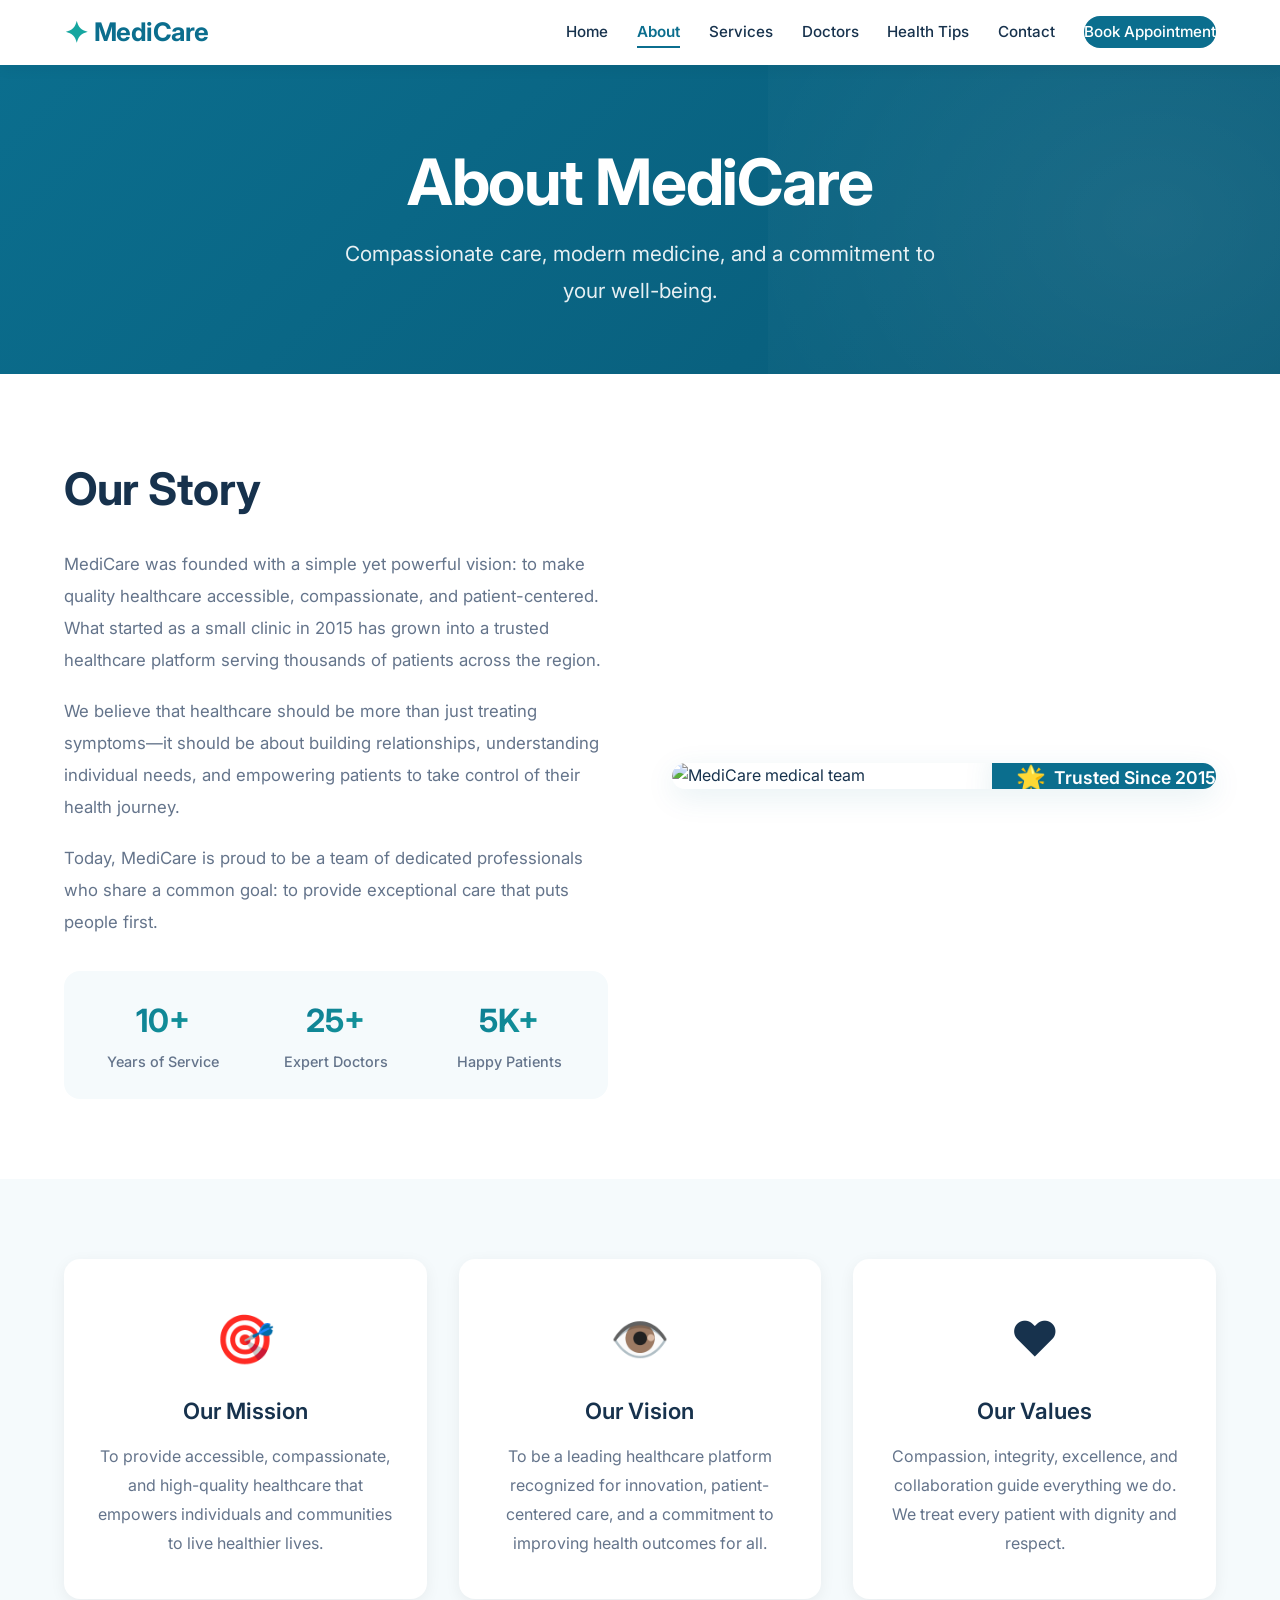
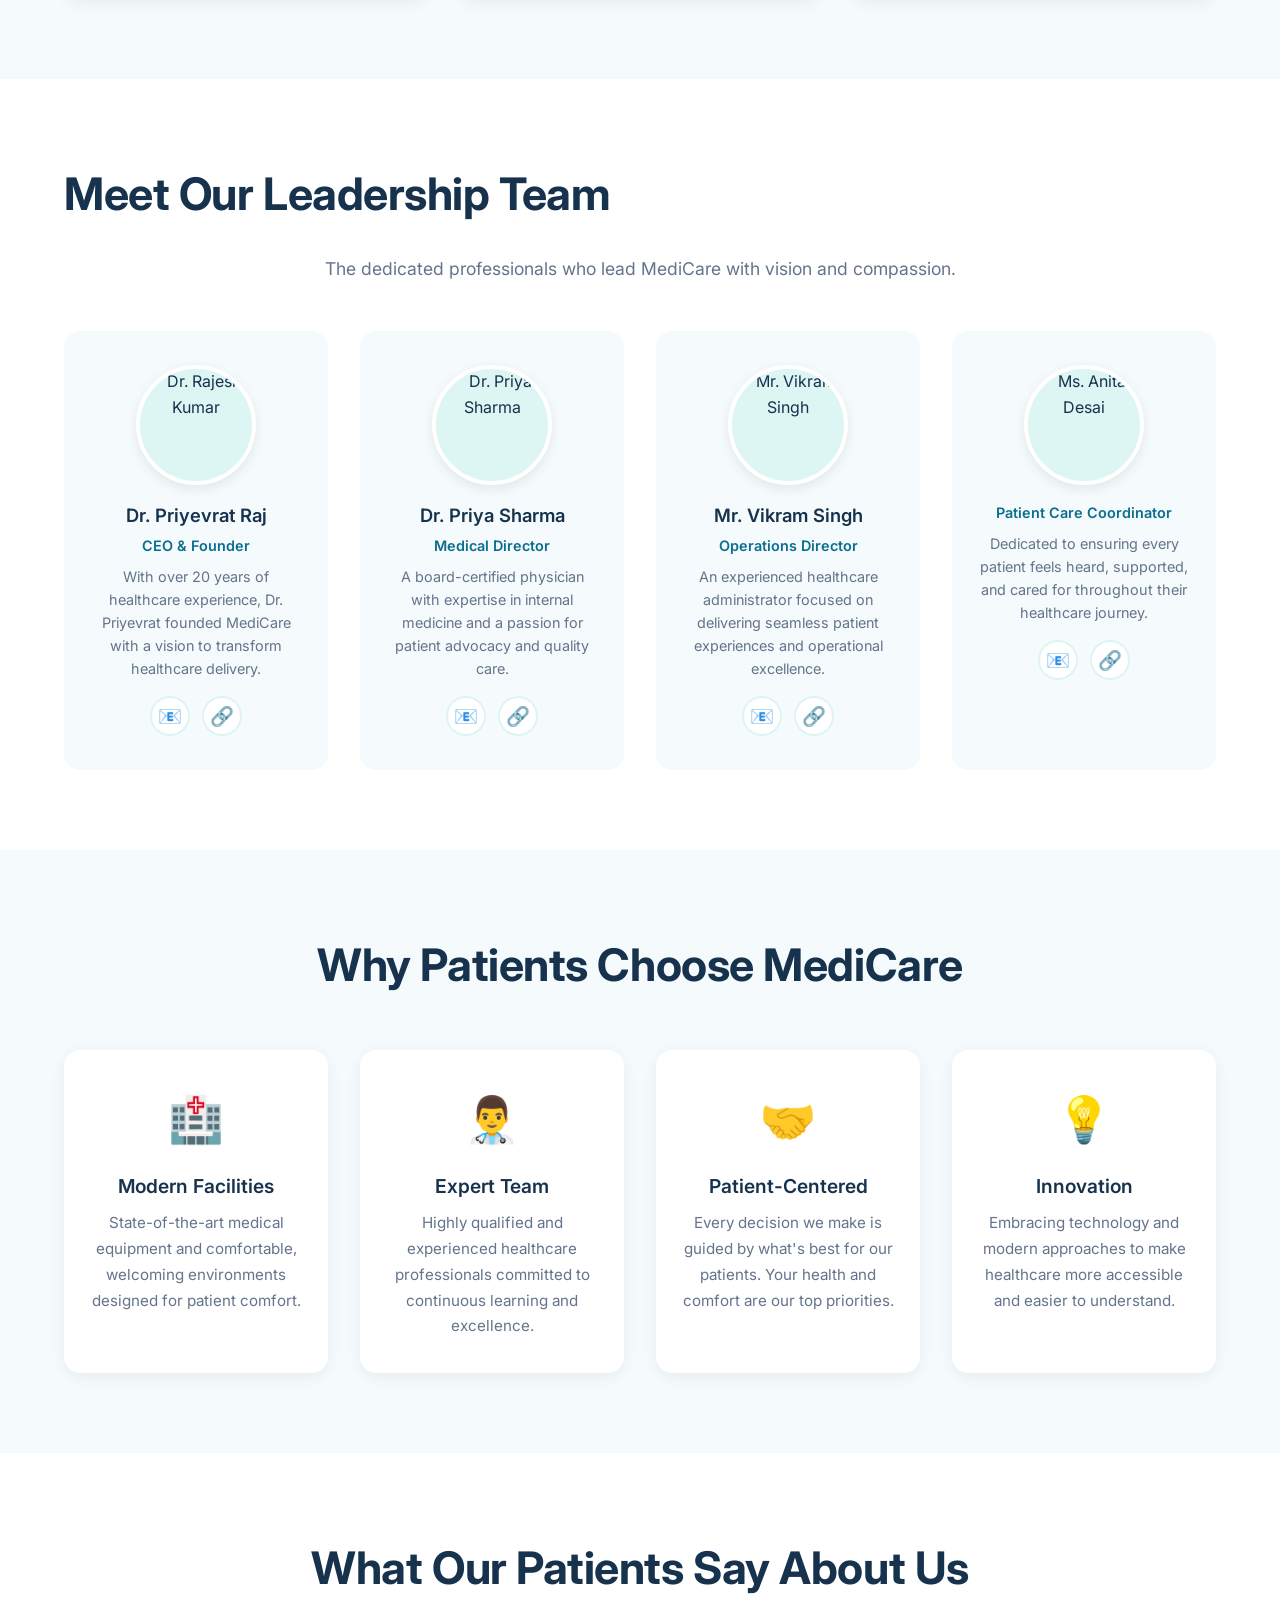
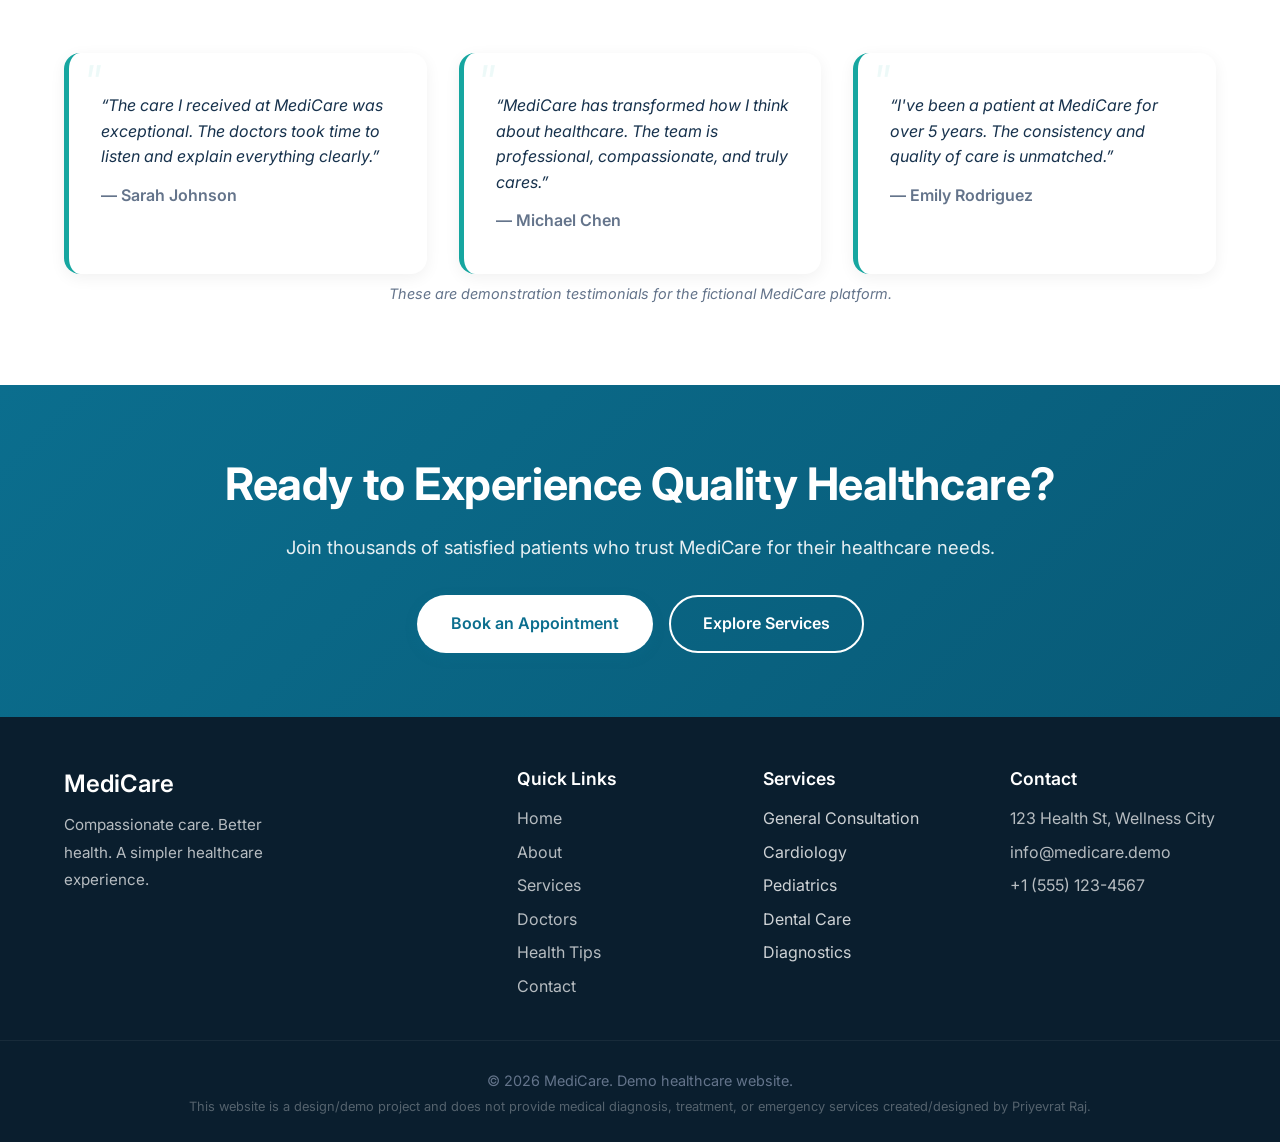
==== about.html @ 1a0d54f4 "Add files via upload" ====
<!DOCTYPE html>
<html lang="en">
<head>
  <meta charset="UTF-8">
  <meta name="viewport" content="width=device-width, initial-scale=1.0">
  <title>About MediCare | Trusted Healthcare & Medical Services</title>
  <meta name="description" content="Learn about MediCare - a fictional healthcare platform focused on accessible, patient-centered healthcare with modern medical services.">
  <link rel="stylesheet" href="style.css">
  <link rel="stylesheet" href="about.css">
  <link rel="preconnect" href="https://fonts.googleapis.com">
  <link rel="preconnect" href="https://fonts.gstatic.com" crossorigin>
  <link href="https://fonts.googleapis.com/css2?family=Inter:opsz@14..32&display=swap" rel="stylesheet">
</head>
<body>

  <!-- HEADER -->
  <header class="site-header">
    <div class="container nav-container">
      <div class="logo"><span class="logo-icon">✦</span> MediCare</div>
      <input type="checkbox" id="nav-toggle" class="nav-toggle">
      <label for="nav-toggle" class="nav-toggle-label"><span></span></label>
      <nav class="main-nav">
        <ul>
          <li><a href="index.html">Home</a></li>
          <li><a href="about.html" class="active">About</a></li>
          <li><a href="index.html#services">Services</a></li>
          <li><a href="index.html#doctors">Doctors</a></li>
          <li><a href="index.html#health-tips">Health Tips</a></li>
          <li><a href="index.html#contact">Contact</a></li>
          <li><a href="index.html#appointment" class="cta-nav">Book Appointment</a></li>
        </ul>
      </nav>
    </div>
  </header>

  <!-- ABOUT HERO -->
  <section class="about-hero">
    <div class="container">
      <div class="about-hero-content">
        <h1>About MediCare</h1>
        <p>Compassionate care, modern medicine, and a commitment to your well-being.</p>
      </div>
    </div>
  </section>

  <!-- OUR STORY -->
  <section class="our-story">
    <div class="container">
      <div class="story-grid">
        <div class="story-text">
          <h2>Our Story</h2>
          <p>MediCare was founded with a simple yet powerful vision: to make quality healthcare accessible, compassionate, and patient-centered. What started as a small clinic in 2015 has grown into a trusted healthcare platform serving thousands of patients across the region.</p>
          <p>We believe that healthcare should be more than just treating symptoms—it should be about building relationships, understanding individual needs, and empowering patients to take control of their health journey.</p>
          <p>Today, MediCare is proud to be a team of dedicated professionals who share a common goal: to provide exceptional care that puts people first.</p>
          <div class="story-stats">
            <div class="story-stat">
              <span class="stat-number">10+</span>
              <span class="stat-label">Years of Service</span>
            </div>
            <div class="story-stat">
              <span class="stat-number">25+</span>
              <span class="stat-label">Expert Doctors</span>
            </div>
            <div class="story-stat">
              <span class="stat-number">5K+</span>
              <span class="stat-label">Happy Patients</span>
            </div>
          </div>
        </div>
        <div class="story-image">
          <img src="https://images.unsplash.com/photo-1582750433449-648ed127bb54?w=600&h=500&fit=crop&auto=format" alt="MediCare medical team" loading="lazy">
          <div class="story-image-badge">
            <span>🌟</span> Trusted Since 2015
          </div>
        </div>
      </div>
    </div>
  </section>

  <!-- OUR MISSION & VALUES -->
  <section class="mission-values">
    <div class="container">
      <div class="mission-grid">
        <div class="mission-card">
          <div class="mission-icon">🎯</div>
          <h3>Our Mission</h3>
          <p>To provide accessible, compassionate, and high-quality healthcare that empowers individuals and communities to live healthier lives.</p>
        </div>
        <div class="mission-card">
          <div class="mission-icon">👁️</div>
          <h3>Our Vision</h3>
          <p>To be a leading healthcare platform recognized for innovation, patient-centered care, and a commitment to improving health outcomes for all.</p>
        </div>
        <div class="mission-card">
          <div class="mission-icon">❤️</div>
          <h3>Our Values</h3>
          <p>Compassion, integrity, excellence, and collaboration guide everything we do. We treat every patient with dignity and respect.</p>
        </div>
      </div>
    </div>
  </section>

  <!-- OUR TEAM -->
  <section class="our-team">
    <div class="container">
      <h2>Meet Our Leadership Team</h2>
      <p class="team-subtitle">The dedicated professionals who lead MediCare with vision and compassion.</p>
      <div class="team-grid">
        <div class="team-member">
          <img src="https://randomuser.me/api/portraits/men/1.jpg" alt="Dr. Rajesh Kumar">
          <h3>Dr. Priyevrat Raj</h3>
          <p class="team-role">CEO & Founder</p>
          <p class="team-bio">With over 20 years of healthcare experience, Dr. Priyevrat founded MediCare with a vision to transform healthcare delivery.</p>
          <div class="team-social">
            <a href="#"><span>📧</span></a>
            <a href="#"><span>🔗</span></a>
          </div>
        </div>
        <div class="team-member">
          <img src="https://randomuser.me/api/portraits/women/2.jpg" alt="Dr. Priya Sharma">
          <h3>Dr. Priya Sharma</h3>
          <p class="team-role">Medical Director</p>
          <p class="team-bio">A board-certified physician with expertise in internal medicine and a passion for patient advocacy and quality care.</p>
          <div class="team-social">
            <a href="#"><span>📧</span></a>
            <a href="#"><span>🔗</span></a>
          </div>
        </div>
        <div class="team-member">
          <img src="https://randomuser.me/api/portraits/men/3.jpg" alt="Mr. Vikram Singh">
          <h3>Mr. Vikram Singh</h3>
          <p class="team-role">Operations Director</p>
          <p class="team-bio">An experienced healthcare administrator focused on delivering seamless patient experiences and operational excellence.</p>
          <div class="team-social">
            <a href="#"><span>📧</span></a>
            <a href="#"><span>🔗</span></a>
          </div>
        </div>
        <div class="team-member">
          <img src="https://randomuser.me/api/portraits/women/4.jpg" alt="Ms. Anita Desai">
          <p class="team-role">Patient Care Coordinator</p>
          <p class="team-bio">Dedicated to ensuring every patient feels heard, supported, and cared for throughout their healthcare journey.</p>
          <div class="team-social">
            <a href="#"><span>📧</span></a>
            <a href="#"><span>🔗</span></a>
          </div>
        </div>
      </div>
    </div>
  </section>

  <!-- WHY CHOOSE US - ABOUT VERSION -->
  <section class="why-about">
    <div class="container">
      <h2>Why Patients Choose MediCare</h2>
      <div class="why-about-grid">
        <div class="why-about-item">
          <div class="why-about-icon">🏥</div>
          <h3>Modern Facilities</h3>
          <p>State-of-the-art medical equipment and comfortable, welcoming environments designed for patient comfort.</p>
        </div>
        <div class="why-about-item">
          <div class="why-about-icon">👨‍⚕️</div>
          <h3>Expert Team</h3>
          <p>Highly qualified and experienced healthcare professionals committed to continuous learning and excellence.</p>
        </div>
        <div class="why-about-item">
          <div class="why-about-icon">🤝</div>
          <h3>Patient-Centered</h3>
          <p>Every decision we make is guided by what's best for our patients. Your health and comfort are our top priorities.</p>
        </div>
        <div class="why-about-item">
          <div class="why-about-icon">💡</div>
          <h3>Innovation</h3>
          <p>Embracing technology and modern approaches to make healthcare more accessible and easier to understand.</p>
        </div>
      </div>
    </div>
  </section>

  <!-- TESTIMONIALS -->
  <section class="testimonials-about">
    <div class="container">
      <h2>What Our Patients Say About Us</h2>
      <div class="testimonial-grid">
        <blockquote>
          “The care I received at MediCare was exceptional. The doctors took time to listen and explain everything clearly.”
          <cite>— Sarah Johnson</cite>
        </blockquote>
        <blockquote>
          “MediCare has transformed how I think about healthcare. The team is professional, compassionate, and truly cares.”
          <cite>— Michael Chen</cite>
        </blockquote>
        <blockquote>
          “I've been a patient at MediCare for over 5 years. The consistency and quality of care is unmatched.”
          <cite>— Emily Rodriguez</cite>
        </blockquote>
      </div>
      <p class="demo-note">These are demonstration testimonials for the fictional MediCare platform.</p>
    </div>
  </section>

  <!-- CTA SECTION -->
  <section class="cta-section">
    <div class="container">
      <div class="cta-content">
        <h2>Ready to Experience Quality Healthcare?</h2>
        <p>Join thousands of satisfied patients who trust MediCare for their healthcare needs.</p>
        <div class="cta-buttons">
          <a href="index.html#appointment" class="btn btn-primary">Book an Appointment</a>
          <a href="index.html#services" class="btn btn-outline">Explore Services</a>
        </div>
      </div>
    </div>
  </section>

  <!-- FOOTER -->
  <footer class="site-footer">
    <div class="container footer-grid">
      <div class="footer-brand">
        <h3>MediCare</h3>
        <p>Compassionate care. Better health. A simpler healthcare experience.</p>
      </div>
      <div class="footer-links">
        <h4>Quick Links</h4>
        <ul>
          <li><a href="index.html">Home</a></li>
          <li><a href="about.html">About</a></li>
          <li><a href="index.html#services">Services</a></li>
          <li><a href="index.html#doctors">Doctors</a></li>
          <li><a href="index.html#health-tips">Health Tips</a></li>
          <li><a href="index.html#contact">Contact</a></li>
        </ul>
      </div>
      <div class="footer-links">
        <h4>Services</h4>
        <ul>
          <li>General Consultation</li>
          <li>Cardiology</li>
          <li>Pediatrics</li>
          <li>Dental Care</li>
          <li>Diagnostics</li>
        </ul>
      </div>
      <div class="footer-contact">
        <h4>Contact</h4>
        <ul>
          <li>123 Health St, Wellness City</li>
          <li>info@medicare.demo</li>
          <li>+1 (555) 123-4567</li>
        </ul>
      </div>
    </div>
    <div class="footer-bottom">
      <p>© 2026 MediCare. Demo healthcare website.</p>
      <p class="footer-disclaimer">This website is a design/demo project and does not provide medical diagnosis, treatment, or emergency services 
        created/designed by Priyevrat Raj.</p>
    </div>
  </footer>

</body>
</html>
---- style.css ----
/* ===== 1. RESET & BASE ===== */
* {
  margin: 0;
  padding: 0;
  box-sizing: border-box;
}

html {
  scroll-behavior: smooth;
}

body {
  font-family: 'Inter', -apple-system, BlinkMacSystemFont, 'Segoe UI', Roboto, Helvetica, Arial, sans-serif;
  background-color: #F5FAFC;
  color: #17324D;
  line-height: 1.6;
}

/* ===== 2. VARIABLES ===== */
:root {
  --primary: #0B6E8E;
  --primary-dark: #085a77;
  --primary-light: #1a8aaa;
  --secondary: #16A6A0;
  --secondary-dark: #108a85;
  --bg: #F5FAFC;
  --white: #FFFFFF;
  --text: #17324D;
  --muted: #64748B;
  --accent: #DDF5F3;
  --shadow: 0 8px 30px rgba(11, 110, 142, 0.10);
  --shadow-hover: 0 12px 40px rgba(11, 110, 142, 0.20);
  --shadow-card: 0 4px 16px rgba(0, 0, 0, 0.06);
  --radius: 16px;
  --radius-sm: 10px;
  --transition: 0.3s ease;
  --container: 1200px;
}

/* ===== 3. GLOBAL ===== */
.container {
  max-width: var(--container);
  margin: 0 auto;
  padding: 0 24px;
}

h1 {
  font-size: clamp(2.4rem, 6vw, 4rem);
  font-weight: 700;
  letter-spacing: -0.02em;
  line-height: 1.15;
}

h2 {
  font-size: clamp(2rem, 4vw, 2.8rem);
  font-weight: 700;
  letter-spacing: -0.01em;
  margin-bottom: 1.5rem;
  color: var(--text);
}

h3 {
  font-size: clamp(1.2rem, 2vw, 1.5rem);
  font-weight: 600;
  margin-bottom: 0.5rem;
}

p {
  color: var(--muted);
}

a {
  color: var(--primary);
  text-decoration: none;
  transition: all var(--transition);
}
a:hover {
  color: var(--secondary);
}

img {
  max-width: 100%;
  height: auto;
  display: block;
  border-radius: var(--radius);
}

/* ===== BUTTONS ===== */
.btn {
  display: inline-block;
  padding: 0.9rem 2rem;
  border-radius: 60px;
  font-weight: 600;
  font-size: 1rem;
  border: none;
  cursor: pointer;
  transition: all var(--transition);
  text-align: center;
  background: var(--white);
  color: var(--text);
  border: 2px solid transparent;
}

.btn-primary {
  background: var(--primary);
  color: white;
  box-shadow: 0 4px 12px rgba(11, 110, 142, 0.25);
}
.btn-primary:hover {
  background: var(--primary-dark);
  transform: translateY(-3px);
  box-shadow: 0 8px 24px rgba(11, 110, 142, 0.35);
  color: white;
}

.btn-outline {
  background: transparent;
  border: 2px solid var(--primary);
  color: var(--primary);
}
.btn-outline:hover {
  background: var(--primary);
  color: white;
  transform: translateY(-3px);
  box-shadow: 0 8px 24px rgba(11, 110, 142, 0.25);
}

.btn-small {
  padding: 0.5rem 1.4rem;
  font-size: 0.9rem;
}

.disclaimer, .demo-note {
  font-size: 0.9rem;
  color: var(--muted);
  margin-top: 0.5rem;
  font-style: italic;
  text-align: center;
}

/* ===== 4. HEADER ===== */
.site-header {
  background: var(--white);
  box-shadow: 0 2px 16px rgba(0, 0, 0, 0.06);
  position: sticky;
  top: 0;
  z-index: 100;
  padding: 0.6rem 0;
}

.nav-container {
  display: flex;
  align-items: center;
  justify-content: space-between;
  flex-wrap: wrap;
}

.logo {
  font-size: 1.6rem;
  font-weight: 700;
  color: var(--primary);
  letter-spacing: -0.5px;
  display: flex;
  align-items: center;
  gap: 6px;
}
.logo-icon {
  color: var(--secondary);
  font-size: 1.8rem;
}

.nav-toggle {
  display: none;
}

.nav-toggle-label {
  display: none;
  cursor: pointer;
  width: 30px;
  height: 24px;
  position: relative;
}
.nav-toggle-label span,
.nav-toggle-label span::before,
.nav-toggle-label span::after {
  display: block;
  background: var(--text);
  height: 3px;
  width: 100%;
  border-radius: 6px;
  position: absolute;
  transition: 0.3s;
}
.nav-toggle-label span {
  top: 50%;
  transform: translateY(-50%);
}
.nav-toggle-label span::before {
  content: '';
  top: -8px;
}
.nav-toggle-label span::after {
  content: '';
  top: 8px;
}

.main-nav ul {
  list-style: none;
  display: flex;
  gap: 1.8rem;
  align-items: center;
  flex-wrap: wrap;
}
.main-nav a {
  font-weight: 500;
  color: var(--text);
  font-size: 0.95rem;
  padding: 0.4rem 0;
  position: relative;
}
.main-nav a::after {
  content: '';
  position: absolute;
  bottom: 0;
  left: 0;
  width: 0;
  height: 2px;
  background: var(--primary);
  transition: width var(--transition);
}
.main-nav a:hover::after {
  width: 102%;
}
.main-nav a:hover {
  color: var(--primary);
}
.cta-nav {
  background: var(--primary);
  color: white !important;
  padding: 0.5rem 1.6rem;
  border-radius: 60px;
  font-weight: 600;
}
.cta-nav::after {
  display: none !important;
}
.cta-nav:hover {
  background: var(--primary-dark);
  color: white !important;
  transform: translateY(-2px);
  box-shadow: 0 4px 12px rgba(11, 110, 142, 0.3);
}

/* ===== 5. HERO ===== */
.hero {
  padding: 5rem 0 4rem;
  background: var(--bg);
  position: relative;
  overflow: hidden;
}
.hero::before {
  content: '';
  position: absolute;
  top: -50%;
  right: -30%;
  width: 60%;
  height: 150%;
  background: radial-gradient(ellipse, rgba(11, 110, 142, 0.05), transparent);
  pointer-events: none;
}

.hero-grid {
  display: grid;
  grid-template-columns: 1fr 1fr;
  gap: 4rem;
  align-items: center;
  position: relative;
  z-index: 1;
}
.hero-content h1 {
  margin-bottom: 1.2rem;
  color: var(--text);
}
.hero-content p {
  font-size: 1.2rem;
  color: var(--muted);
  max-width: 520px;
  margin-bottom: 2rem;
  line-height: 1.8;
}
.hero-buttons {
  display: flex;
  flex-wrap: wrap;
  gap: 1rem;
}

.hero-image {
  position: relative;
}
.image-placeholder {
  position: relative;
  border-radius: var(--radius);
  overflow: hidden;
  box-shadow: var(--shadow);
}
.image-placeholder img {
  width: 100%;
  height: auto;
  display: block;
  min-height: 320px;
  object-fit: cover;
  transition: transform var(--transition);
}
.image-placeholder:hover img {
  transform: scale(1.02);
}
.floating-card {
  position: absolute;
  background: var(--white);
  padding: 0.6rem 1.2rem;
  border-radius: 40px;
  font-weight: 600;
  font-size: 0.85rem;
  box-shadow: 0 6px 20px rgba(0, 0, 0, 0.08);
  color: var(--text);
  border: 1px solid rgba(11, 110, 142, 0.08);
  backdrop-filter: blur(4px);
  animation: float 3s ease-in-out infinite;
}
.card-1 { top: 12%; left: -8%; animation-delay: 0s; }
.card-2 { bottom: 20%; left: -12%; animation-delay: 1s; }
.card-3 { bottom: 10%; right: -6%; animation-delay: 2s; }

@keyframes float {
  0%, 100% { transform: translateY(0px); }
  50% { transform: translateY(-10px); }
}

/* ===== 6. STATISTICS ===== */
.stats {
  background: var(--white);
  padding: 3rem 0;
  border-bottom: 1px solid rgba(0, 0, 0, 0.04);
}
.stats-grid {
  display: grid;
  grid-template-columns: repeat(4, 1fr);
  gap: 1rem;
  text-align: center;
}
.stat-item {
  font-weight: 500;
  color: var(--muted);
  padding: 0.5rem;
}
.stat-number {
  display: block;
  font-size: 2.8rem;
  font-weight: 700;
  color: var(--primary);
  margin-bottom: 0.2rem;
  background: linear-gradient(135deg, var(--primary), var(--secondary));
  -webkit-background-clip: text;
  -webkit-text-fill-color: transparent;
  background-clip: text;
}

/* ===== 7. ABOUT ===== */
.about {
  padding: 5rem 0;
  background: var(--bg);
}
.about-grid {
  display: grid;
  grid-template-columns: 1fr 1fr;
  gap: 4rem;
  align-items: center;
}
.about-text p {
  color: var(--muted);
  margin-bottom: 2rem;
  font-size: 1.1rem;
  line-height: 1.8;
}
.feature-cards {
  display: grid;
  grid-template-columns: 1fr 1fr 1fr;
  gap: 1.2rem;
}
.feature-card {
  background: var(--white);
  padding: 1.5rem 1.2rem;
  border-radius: var(--radius);
  box-shadow: var(--shadow-card);
  border: 1px solid rgba(11, 110, 142, 0.06);
  transition: all var(--transition);
}
.feature-card:hover {
  transform: translateY(-10px);
  box-shadow: var(--shadow);
  border-color: var(--accent);
}
.feature-card h3 {
  font-size: 1.1rem;
  margin-bottom: 0.3rem;
  color: var(--text);
}
.feature-card p {
  font-size: 0.95rem;
  color: var(--muted);
}
.about-image img {
  border-radius: var(--radius);
  box-shadow: var(--shadow);
  transition: transform var(--transition);
}
.about-image img:hover {
  transform: scale(1.02);
}

/* ===== 8. SERVICES ===== */
.services {
  padding: 5rem 0;
  background: var(--white);
}
.services-grid {
  display: grid;
  grid-template-columns: repeat(3, 1fr);
  gap: 2rem;
}
.service-card {
  background: var(--bg);
  padding: 2.5rem 1.8rem;
  border-radius: var(--radius);
  text-align: center;
  transition: all var(--transition);
  border: 2px solid transparent;
  position: relative;
  overflow: hidden;
}
.service-card::before {
  content: '';
  position: absolute;
  top: 0;
  left: 0;
  right: 0;
  height: 4px;
  background: linear-gradient(90deg, var(--primary), var(--secondary));
  transform: scaleX(0);
  transition: transform var(--transition);
}
.service-card:hover::before {
  transform: scaleX(1);
}
.service-card:hover {
  transform: translateY(-10px);
  box-shadow: var(--shadow-hover);
  border-color: var(--accent);
  background: var(--white);
}
.service-card .icon {
  font-size: 3rem;
  margin-bottom: 0.8rem;
  display: block;
}
.service-card h3 {
  font-size: 1.3rem;
  color: var(--text);
}
.service-card p {
  color: var(--muted);
  font-size: 0.95rem;
  margin: 0.5rem 0 1.2rem;
  line-height: 1.6;
}
.learn-more {
  font-weight: 600;
  color: var(--primary);
  display: inline-flex;
  align-items: center;
  gap: 4px;
}
.learn-more:hover {
  color: var(--secondary);
  gap: 8px;
}

/* ===== 9. WHY CHOOSE ===== */
.why-choose {
  padding: 5rem 0;
  background: var(--bg);
}
.why-grid {
  display: grid;
  grid-template-columns: 1fr 1fr;
  gap: 4rem;
  align-items: center;
}
.checklist {
  list-style: none;
  padding: 0;
}
.checklist li {
  padding: 0.8rem 0 0.8rem 2.5rem;
  background: url('data:image/svg+xml;utf8,<svg xmlns="http://www.w3.org/2000/svg" width="20" height="20" viewBox="0 0 24 24" fill="none" stroke="%2316A6A0" stroke-width="3" stroke-linecap="round" stroke-linejoin="round"><polyline points="20 6 9 17 4 12"></polyline></svg>') left center no-repeat;
  background-size: 1.5rem;
  font-weight: 500;
  font-size: 1.05rem;
  border-bottom: 1px solid rgba(0, 0, 0, 0.04);
}
.checklist li:last-child {
  border-bottom: none;
}
.why-image img {
  border-radius: var(--radius);
  box-shadow: var(--shadow);
  transition: transform var(--transition);
}
.why-image img:hover {
  transform: scale(1.02);
}

/* ===== 10. DOCTORS ===== */
.doctors {
  padding: 5rem 0;
  background: var(--white);
}
.doctors-grid {
  display: grid;
  grid-template-columns: repeat(4, 1fr);
  gap: 2rem;
}
.doctor-card {
  background: var(--bg);
  padding: 2rem 1.5rem;
  border-radius: var(--radius);
  text-align: center;
  transition: all var(--transition);
  border: 2px solid transparent;
  display: flex;
  flex-direction: column;
  align-items: center;
}
.doctor-card:hover {
  transform: translateY(-8px);
  box-shadow: var(--shadow-hover);
  border-color: var(--accent);
  background: var(--white);
}
.doc-img {
  width: 120px;
  height: 120px;
  border-radius: 50%;
  object-fit: cover;
  margin: 0 auto 1rem;
  background: var(--accent);
  border: 4px solid var(--white);
  box-shadow: 0 4px 12px rgba(0, 0, 0, 0.08);
  transition: all var(--transition);
}
.doctor-card:hover .doc-img {
  border-color: var(--primary);
  transform: scale(1.05);
}
.doctor-card h3 {
  font-size: 1.2rem;
  color: var(--text);
  margin-bottom: 0.2rem;
}
.doctor-card .specialty {
  color: var(--primary);
  font-weight: 600;
  font-size: 0.9rem;
  margin-bottom: 0.3rem;
}
.doctor-card .bio {
  color: var(--muted);
  font-size: 0.9rem;
  margin: 0.3rem 0 1rem;
  line-height: 1.5;
}
.doctor-card .btn {
  margin-top: 0.4rem;
  width: 100%;
}

/* ===== 11. DOCTOR PROFILE PAGES ===== */
.profile-page {
  display: none;
  padding: 3rem 0 5rem;
  background: var(--bg);
}
.profile-page:target {
  display: block;
}
.profile-page:target ~ .main-content {
  display: none;
}

.back-link {
  display: inline-block;
  margin-bottom: 2rem;
  font-weight: 600;
  color: var(--primary);
  padding: 0.5rem 1rem;
  border-radius: var(--radius-sm);
  transition: all var(--transition);
}
.back-link:hover {
  background: var(--accent);
  transform: translateX(-4px);
}

.profile-grid {
  display: grid;
  grid-template-columns: 1fr 2fr;
  gap: 3rem;
  background: var(--white);
  padding: 3rem;
  border-radius: var(--radius);
  box-shadow: var(--shadow);
}

.profile-avatar {
  text-align: center;
}
.profile-avatar img {
  width: 220px;
  height: 220px;
  border-radius: 50%;
  object-fit: cover;
  margin: 0 auto 1rem;
  background: var(--accent);
  border: 6px solid var(--white);
  box-shadow: 0 8px 24px rgba(0, 0, 0, 0.1);
}
.profile-avatar h3 {
  font-size: 1.4rem;
  color: var(--text);
  margin-bottom: 0.2rem;
}
.rating {
  margin-top: 0.5rem;
  font-size: 1.1rem;
  color: #F59E0B;
  letter-spacing: 2px;
}

.profile-details h2 {
  margin-bottom: 0.2rem;
  font-size: 2.2rem;
}
.profile-details .specialty-badge {
  display: inline-block;
  background: var(--accent);
  color: var(--primary);
  padding: 0.3rem 1.5rem;
  border-radius: 30px;
  font-weight: 600;
  font-size: 0.9rem;
  margin-bottom: 1rem;
}
.profile-details .bio-full {
  color: var(--muted);
  margin: 1rem 0 1.5rem;
  line-height: 1.8;
  font-size: 1.05rem;
}

.info-grid {
  display: grid;
  grid-template-columns: 1fr;
  gap: 0.8rem;
  margin: 1.5rem 0;
  background: var(--bg);
  padding: 1.5rem;
  border-radius: var(--radius);
}
.info-item {
  padding: 0.4rem 0;
  border-bottom: 1px solid rgba(0, 0, 0, 0.04);
  font-size: 0.95rem;
}
.info-item:last-child {
  border-bottom: none;
}
.info-item strong {
  color: var(--text);
  display: inline-block;
  min-width: 140px;
}

/* ===== 12. CHAT SECTION ===== */
.chat-section {
  margin-top: 2rem;
  border-top: 2px solid var(--accent);
  padding-top: 1.5rem;
}
.chat-section h3 {
  margin-bottom: 0.8rem;
  display: flex;
  align-items: center;
  gap: 0.5rem;
  color: var(--text);
}
.chat-messages {
  background: var(--bg);
  border-radius: var(--radius);
  padding: 1.2rem;
  max-height: 200px;
  overflow-y: auto;
  margin-bottom: 1rem;
  border: 1px solid #e2e8f0;
}
.chat-message {
  padding: 0.6rem 1rem;
  margin-bottom: 0.6rem;
  border-radius: 12px;
  max-width: 85%;
}
.chat-message.received {
  background: var(--white);
  border-left: 4px solid var(--secondary);
  margin-right: auto;
}
.chat-message.sent {
  background: var(--accent);
  border-right: 4px solid var(--primary);
  margin-left: auto;
}
.chat-message .msg-sender {
  font-weight: 600;
  font-size: 0.8rem;
  color: var(--primary);
  display: block;
  margin-bottom: 2px;
}
.chat-message .msg-text {
  font-size: 0.95rem;
  color: var(--text);
}
.chat-form {
  display: flex;
  gap: 0.8rem;
  flex-wrap: wrap;
}
.chat-form input {
  flex: 1;
  padding: 0.7rem 1.2rem;
  border: 2px solid #e2e8f0;
  border-radius: 30px;
  font-family: inherit;
  font-size: 1rem;
  min-width: 160px;
  transition: all var(--transition);
}
.chat-form input:focus {
  outline: none;
  border-color: var(--primary);
  box-shadow: 0 0 0 4px rgba(11, 110, 142, 0.08);
}
.chat-form .btn {
  padding: 0.7rem 1.8rem;
}

/* ===== 13. APPOINTMENT ===== */
.appointment {
  padding: 5rem 0;
  background: var(--bg);
}
.appointment-form {
  max-width: 680px;
  margin: 0 auto;
  background: var(--white);
  padding: 2.5rem;
  border-radius: var(--radius);
  box-shadow: var(--shadow);
}
.form-group {
  margin-bottom: 1.2rem;
}
.form-group label {
  display: block;
  font-weight: 600;
  font-size: 0.95rem;
  margin-bottom: 0.3rem;
  color: var(--text);
}
.form-group input,
.form-group select,
.form-group textarea {
  width: 100%;
  padding: 0.8rem 1rem;
  border: 2px solid #e2e8f0;
  border-radius: var(--radius-sm);
  font-family: inherit;
  font-size: 1rem;
  transition: all var(--transition);
  background: var(--white);
}
.form-group input:focus,
.form-group select:focus,
.form-group textarea:focus {
  outline: none;
  border-color: var(--primary);
  box-shadow: 0 0 0 4px rgba(11, 110, 142, 0.08);
}
.form-group textarea {
  resize: vertical;
  min-height: 80px;
}
.form-group .btn {
  width: 100%;
}

/* ===== 14. HEALTH TIPS ===== */
.health-tips {
  padding: 5rem 0;
  background: var(--white);
}
.tips-grid {
  display: grid;
  grid-template-columns: repeat(4, 1fr);
  gap: 2rem;
}
.tip-card {
  background: var(--bg);
  border-radius: var(--radius);
  overflow: hidden;
  transition: all var(--transition);
  border: 2px solid transparent;
}
.tip-card:hover {
  transform: translateY(-8px);
  box-shadow: var(--shadow-hover);
  border-color: var(--accent);
  background: var(--white);
}
.tip-card img {
  width: 100%;
  height: 180px;
  object-fit: cover;
  transition: transform var(--transition);
}
.tip-card:hover img {
  transform: scale(1.05);
}
.tip-card h3 {
  font-size: 1.1rem;
  padding: 0 1rem;
  color: var(--text);
}
.tip-card p {
  color: var(--muted);
  font-size: 0.95rem;
  padding: 0 1rem;
  margin: 0.2rem 0 0.8rem;
  line-height: 1.6;
}
.tip-category {
  display: inline-block;
  font-size: 0.75rem;
  font-weight: 700;
  color: var(--secondary);
  background: var(--accent);
  padding: 0.2rem 1rem;
  border-radius: 30px;
  margin: 0.8rem 1rem 0.3rem;
  letter-spacing: 0.3px;
}
.read-more {
  display: inline-block;
  font-weight: 600;
  padding: 0 1rem 1.2rem;
  color: var(--primary);
}
.read-more:hover {
  color: var(--secondary);
}

/* ===== 15. TESTIMONIALS ===== */
.testimonials {
  padding: 5rem 0;
  background: var(--bg);
}
.testimonial-grid {
  display: grid;
  grid-template-columns: repeat(3, 1fr);
  gap: 2rem;
}
.testimonial-grid blockquote {
  background: var(--white);
  padding: 2.5rem 2rem;
  border-radius: var(--radius);
  box-shadow: var(--shadow-card);
  border-left: 5px solid var(--secondary);
  font-style: italic;
  color: var(--text);
  margin: 0;
  position: relative;
}
.testimonial-grid blockquote::before {
  content: '"';
  font-size: 3rem;
  color: var(--accent);
  position: absolute;
  top: -0.5rem;
  left: 0.8rem;
  opacity: 0.5;
}
.testimonial-grid blockquote cite {
  display: block;
  margin-top: 0.8rem;
  font-style: normal;
  font-weight: 600;
  color: var(--muted);
}

/* ===== 16. FAQ ===== */
.faq {
  padding: 5rem 0;
  background: var(--white);
}
.faq details {
  background: var(--bg);
  padding: 1.2rem 2rem;
  border-radius: var(--radius);
  margin-bottom: 0.8rem;
  border: 2px solid transparent;
  transition: all var(--transition);
}
.faq details:hover {
  border-color: var(--accent);
}
.faq details[open] {
  border-color: var(--primary);
  background: var(--white);
}
.faq summary {
  font-weight: 600;
  font-size: 1.05rem;
  cursor: pointer;
  color: var(--text);
  padding: 0.2rem 0;
}
.faq details p {
  padding-top: 0.8rem;
  color: var(--muted);
  margin: 0;
  line-height: 1.8;
}

/* ===== 17. EMERGENCY BANNER ===== */
.emergency-banner {
  background: #FEF9E7;
  border-top: 4px solid #EAB308;
  border-bottom: 4px solid #EAB308;
  padding: 1.8rem 0;
}
.emergency-content h3 {
  font-size: 1.6rem;
  color: #B45309;
  margin-bottom: 0.2rem;
}
.emergency-content p {
  color: #78350F;
  font-weight: 500;
  font-size: 1.05rem;
}

/* ===== 18. CONTACT ===== */
.contact {
  padding: 5rem 0;
  background: var(--bg);
}
.contact-grid {
  display: grid;
  grid-template-columns: 1fr 1fr;
  gap: 3rem;
}
.contact-info p {
  margin: 0.8rem 0;
  color: var(--text);
  font-size: 1.05rem;
}
.contact-info strong {
  color: var(--primary);
}
.contact-form form {
  background: var(--white);
  padding: 2.5rem;
  border-radius: var(--radius);
  box-shadow: var(--shadow);
}

/* ===== 19. FOOTER ===== */
.site-footer {
  background: #0A1E2E;
  color: rgba(255, 255, 255, 0.8);
  padding: 3rem 0 1.5rem;
}
.footer-grid {
  display: grid;
  grid-template-columns: 2fr 1fr 1fr 1fr;
  gap: 2.5rem;
  margin-bottom: 2rem;
}
.site-footer h3 {
  color: white;
  margin-bottom: 0.5rem;
  font-size: 1.5rem;
}
.site-footer h4 {
  color: white;
  font-weight: 600;
  margin-bottom: 0.8rem;
  font-size: 1.1rem;
}
.footer-brand p {
  font-size: 0.95rem;
  max-width: 240px;
  color: rgba(255, 255, 255, 0.7);
  line-height: 1.8;
}
.footer-links ul,
.footer-contact ul {
  list-style: none;
  padding: 0;
}
.footer-links li,
.footer-contact li {
  margin-bottom: 0.5rem;
}
.footer-links a {
  color: rgba(255, 255, 255, 0.7);
  transition: all var(--transition);
}
.footer-links a:hover {
  color: white;
  padding-left: 4px;
}
.footer-contact li {
  color: rgba(255, 255, 255, 0.7);
}
.footer-bottom {
  border-top: 1px solid rgba(255, 255, 255, 0.06);
  padding-top: 1.8rem;
  text-align: center;
  font-size: 0.9rem;
}
.footer-disclaimer {
  font-size: 0.8rem;
  opacity: 0.5;
  margin-top: 0.3rem;
  color: rgba(255, 255, 255, 0.6);
}

/* ===== 20. RESPONSIVE ===== */

/* Tablet */
@media (max-width: 1024px) {
  .hero-grid,
  .about-grid,
  .why-grid,
  .contact-grid,
  .profile-grid {
    grid-template-columns: 1fr;
    gap: 2rem;
  }
  .hero-image .floating-card {
    display: none;
  }
  .services-grid {
    grid-template-columns: repeat(2, 1fr);
  }
  .doctors-grid {
    grid-template-columns: repeat(2, 1fr);
  }
  .tips-grid {
    grid-template-columns: repeat(2, 1fr);
  }
  .feature-cards {
    grid-template-columns: 1fr 1fr;
  }
  .footer-grid {
    grid-template-columns: 1fr 1fr;
  }
  .testimonial-grid {
    grid-template-columns: 1fr;
  }
  .profile-grid {
    grid-template-columns: 1fr;
    text-align: center;
  }
  .profile-avatar img {
    margin: 0 auto 1rem;
  }
  .profile-details .specialty-badge {
    margin: 0 auto 1rem;
  }
  .info-item strong {
    min-width: auto;
    display: block;
  }
}

/* Mobile Navigation */
@media (max-width: 768px) {
  .nav-toggle-label {
    display: block;
  }
  .main-nav {
    width: 100%;
    max-height: 0;
    overflow: hidden;
    transition: max-height 0.4s ease;
    background: var(--white);
    border-radius: 0 0 var(--radius) var(--radius);
    box-shadow: 0 8px 24px rgba(0, 0, 0, 0.06);
  }
  .nav-toggle:checked ~ .main-nav {
    max-height: 500px;
  }
  .main-nav ul {
    flex-direction: column;
    gap: 0.2rem;
    padding: 1.5rem 0;
    align-items: stretch;
  }
  .main-nav a {
    display: block;
    padding: 0.6rem 1.2rem;
    border-radius: 8px;
    font-size: 1rem;
  }
  .main-nav a::after {
    display: none;
  }
  .main-nav a:hover {
    background: var(--bg);
  }
  .cta-nav {
    text-align: center;
    margin: 0.4rem 1.2rem;
  }

  .stats-grid {
    grid-template-columns: 1fr 1fr;
    gap: 1.2rem;
  }
  .services-grid {
    grid-template-columns: 1fr;
  }
  .doctors-grid {
    grid-template-columns: 1fr;
  }
  .tips-grid {
    grid-template-columns: 1fr;
  }
  .feature-cards {
    grid-template-columns: 1fr;
  }
  .footer-grid {
    grid-template-columns: 1fr;
    gap: 1.5rem;
  }
  .contact-grid {
    grid-template-columns: 1fr;
  }
  .appointment-form {
    padding: 1.5rem;
  }
  .hero-buttons .btn {
    width: 100%;
    justify-content: center;
  }
  .floating-card {
    display: none;
  }
  .about-image img,
  .why-image img {
    max-height: 280px;
    width: 100%;
    object-fit: cover;
  }
  .profile-grid {
    padding: 1.5rem;
  }
  .chat-form {
    flex-direction: column;
  }
  .chat-form input {
    width: 100%;
  }
  .profile-avatar img {
    width: 160px;
    height: 160px;
  }
  .profile-details h2 {
    font-size: 1.8rem;
  }
  .info-grid {
    padding: 1rem;
  }
}

/* Small Mobile */
@media (max-width: 480px) {
  .container {
    padding: 0 16px;
  }
  .stats-grid {
    grid-template-columns: 1fr 1fr;
    gap: 0.8rem;
  }
  .stat-number {
    font-size: 2rem;
  }
  .hero {
    padding: 3rem 0;
  }
  .hero-content p {
    font-size: 1rem;
  }
  .profile-avatar img {
    width: 130;
  }
}
---- about.css ----
/* ===== ABOUT PAGE SPECIFIC STYLES ===== */

/* ===== ABOUT HERO ===== */
.about-hero {
  background: linear-gradient(135deg, var(--primary) 0%, var(--primary-dark) 100%);
  padding: 5rem 0 4rem;
  text-align: center;
  position: relative;
  overflow: hidden;
}

.about-hero::before {
  content: '';
  position: absolute;
  top: -50%;
  right: -20%;
  width: 60%;
  height: 200%;
  background: radial-gradient(ellipse, rgba(255, 255, 255, 0.08), transparent);
  pointer-events: none;
}

.about-hero-content {
  position: relative;
  z-index: 1;
}

.about-hero h1 {
  color: white;
  font-size: clamp(2.8rem, 5vw, 4.5rem);
  margin-bottom: 1rem;
}

.about-hero p {
  color: rgba(255, 255, 255, 0.9);
  font-size: 1.3rem;
  max-width: 600px;
  margin: 0 auto;
  line-height: 1.8;
}

/* ===== OUR STORY ===== */
.our-story {
  padding: 5rem 0;
  background: var(--white);
}

.story-grid {
  display: grid;
  grid-template-columns: 1fr 1fr;
  gap: 4rem;
  align-items: center;
}

.story-text h2 {
  margin-bottom: 1.5rem;
}

.story-text p {
  font-size: 1.05rem;
  line-height: 1.9;
  color: var(--muted);
  margin-bottom: 1.2rem;
}

.story-text p:last-of-type {
  margin-bottom: 2rem;
}

.story-stats {
  display: grid;
  grid-template-columns: repeat(3, 1fr);
  gap: 1.5rem;
  background: var(--bg);
  padding: 1.5rem;
  border-radius: var(--radius);
}

.story-stat {
  text-align: center;
}

.story-stat .stat-number {
  display: block;
  font-size: 2rem;
  font-weight: 700;
  color: var(--primary);
  background: linear-gradient(135deg, var(--primary), var(--secondary));
  -webkit-background-clip: text;
  -webkit-text-fill-color: transparent;
  background-clip: text;
}

.story-stat .stat-label {
  font-size: 0.9rem;
  color: var(--muted);
  font-weight: 500;
}

.story-image {
  position: relative;
  border-radius: var(--radius);
  overflow: hidden;
  box-shadow: var(--shadow);
}

.story-image img {
  width: 100%;
  height: auto;
  display: block;
  transition: transform var(--transition);
}

.story-image:hover img {
  transform: scale(1.02);
}

.story-image-badge {
  position: absolute;
  bottom: -1.5rem;
  right: -1.5rem;
  background: var(--primary);
  color: white;
  padding: 1rem 1.5rem;
  border-radius: var(--radius);
  font-weight: 600;
  font-size: 1.1rem;
  box-shadow: var(--shadow);
  display: flex;
  align-items: center;
  gap: 0.5rem;
}

.story-image-badge span {
  font-size: 1.5rem;
}

/* ===== MISSION & VALUES ===== */
.mission-values {
  padding: 5rem 0;
  background: var(--bg);
}

.mission-grid {
  display: grid;
  grid-template-columns: repeat(3, 1fr);
  gap: 2rem;
}

.mission-card {
  background: var(--white);
  padding: 2.5rem 2rem;
  border-radius: var(--radius);
  text-align: center;
  transition: all var(--transition);
  border: 2px solid transparent;
  box-shadow: var(--shadow-card);
}

.mission-card:hover {
  transform: translateY(-8px);
  box-shadow: var(--shadow-hover);
  border-color: var(--accent);
}

.mission-icon {
  font-size: 3rem;
  margin-bottom: 1rem;
  display: block;
}

.mission-card h3 {
  font-size: 1.4rem;
  color: var(--text);
  margin-bottom: 0.8rem;
}

.mission-card p {
  color: var(--muted);
  line-height: 1.8;
  font-size: 1rem;
}

/* ===== OUR TEAM ===== */
.our-team {
  padding: 5rem 0;
  background: var(--white);
}

.team-subtitle {
  text-align: center;
  color: var(--muted);
  font-size: 1.1rem;
  margin-bottom: 3rem;
}

.team-grid {
  display: grid;
  grid-template-columns: repeat(4, 1fr);
  gap: 2rem;
}

.team-member {
  background: var(--bg);
  border-radius: var(--radius);
  padding: 2rem 1.5rem;
  text-align: center;
  transition: all var(--transition);
  border: 2px solid transparent;
}

.team-member:hover {
  transform: translateY(-8px);
  box-shadow: var(--shadow-hover);
  border-color: var(--accent);
  background: var(--white);
}

.team-member img {
  width: 120px;
  height: 120px;
  border-radius: 50%;
  object-fit: cover;
  margin: 0 auto 1rem;
  background: var(--accent);
  border: 4px solid var(--white);
  box-shadow: 0 4px 12px rgba(0, 0, 0, 0.08);
  transition: all var(--transition);
}

.team-member:hover img {
  border-color: var(--primary);
  transform: scale(1.05);
}

.team-member h3 {
  font-size: 1.15rem;
  color: var(--text);
  margin-bottom: 0.2rem;
}

.team-role {
  color: var(--primary);
  font-weight: 600;
  font-size: 0.9rem;
  margin-bottom: 0.5rem;
}

.team-bio {
  color: var(--muted);
  font-size: 0.9rem;
  line-height: 1.6;
  margin-bottom: 1rem;
}

.team-social {
  display: flex;
  justify-content: center;
  gap: 0.8rem;
}

.team-social a {
  display: inline-flex;
  align-items: center;
  justify-content: center;
  width: 40px;
  height: 40px;
  border-radius: 50%;
  background: var(--white);
  color: var(--primary);
  font-size: 1.2rem;
  transition: all var(--transition);
  border: 2px solid var(--accent);
}

.team-social a:hover {
  background: var(--primary);
  color: white;
  border-color: var(--primary);
  transform: translateY(-3px);
}

/* ===== WHY CHOOSE US - ABOUT VERSION ===== */
.why-about {
  padding: 5rem 0;
  background: var(--bg);
}

.why-about h2 {
  text-align: center;
  margin-bottom: 3rem;
}

.why-about-grid {
  display: grid;
  grid-template-columns: repeat(4, 1fr);
  gap: 2rem;
}

.why-about-item {
  background: var(--white);
  padding: 2rem 1.5rem;
  border-radius: var(--radius);
  text-align: center;
  transition: all var(--transition);
  border: 2px solid transparent;
  box-shadow: var(--shadow-card);
}

.why-about-item:hover {
  transform: translateY(-6px);
  box-shadow: var(--shadow-hover);
  border-color: var(--accent);
}

.why-about-icon {
  font-size: 2.8rem;
  margin-bottom: 1rem;
  display: block;
}

.why-about-item h3 {
  font-size: 1.2rem;
  color: var(--text);
  margin-bottom: 0.5rem;
}

.why-about-item p {
  color: var(--muted);
  font-size: 0.95rem;
  line-height: 1.7;
}

/* ===== TESTIMONIALS ===== */
.testimonials-about {
  padding: 5rem 0;
  background: var(--white);
}

.testimonials-about h2 {
  text-align: center;
  margin-bottom: 3rem;
}

/* ===== CTA SECTION ===== */
.cta-section {
  padding: 4rem 0;
  background: linear-gradient(135deg, var(--primary) 0%, var(--primary-dark) 100%);
  text-align: center;
}

.cta-content h2 {
  color: white;
  margin-bottom: 0.8rem;
}

.cta-content p {
  color: rgba(255, 255, 255, 0.9);
  font-size: 1.15rem;
  margin-bottom: 2rem;
}

.cta-buttons {
  display: flex;
  justify-content: center;
  gap: 1rem;
  flex-wrap: wrap;
}

.cta-buttons .btn-primary {
  background: white;
  color: var(--primary);
}

.cta-buttons .btn-primary:hover {
  background: var(--bg);
  color: var(--primary-dark);
  transform: translateY(-3px);
  box-shadow: 0 8px 24px rgba(0, 0, 0, 0.2);
}

.cta-buttons .btn-outline {
  border-color: white;
  color: white;
}

.cta-buttons .btn-outline:hover {
  background: white;
  color: var(--primary);
  transform: translateY(-3px);
}

/* ===== ACTIVE NAV LINK ===== */
.main-nav a.active {
  color: var(--primary);
  font-weight: 600;
}

.main-nav a.active::after {
  width: 100%;
}

/* ===== RESPONSIVE ===== */

/* Tablet */
@media (max-width: 1024px) {
  .story-grid {
    grid-template-columns: 1fr;
    gap: 2rem;
  }

  .story-image {
    order: -1;
  }

  .story-image-badge {
    bottom: -1rem;
    right: -0.5rem;
    padding: 0.8rem 1.2rem;
    font-size: 1rem;
  }

  .mission-grid {
    grid-template-columns: repeat(2, 1fr);
  }

  .team-grid {
    grid-template-columns: repeat(2, 1fr);
  }

  .why-about-grid {
    grid-template-columns: repeat(2, 1fr);
  }
}

/* Mobile */
@media (max-width: 768px) {
  .about-hero {
    padding: 3rem 0;
  }

  .about-hero h1 {
    font-size: 2.5rem;
  }

  .about-hero p {
    font-size: 1rem;
  }

  .story-stats {
    grid-template-columns: 1fr;
    gap: 1rem;
  }

  .story-image-badge {
    position: relative;
    bottom: 0;
    right: 0;
    margin-top: 1rem;
    justify-content: center;
    border-radius: var(--radius-sm);
  }

  .mission-grid {
    grid-template-columns: 1fr;
  }

  .team-grid {
    grid-template-columns: 1fr;
  }

  .why-about-grid {
    grid-template-columns: 1fr;
  }

  .cta-buttons {
    flex-direction: column;
    align-items: center;
  }

  .cta-buttons .btn {
    width: 100%;
    max-width: 300px;
  }

  .testimonial-grid {
    grid-template-columns: 1fr;
  }
}

/* Small Mobile */
@media (max-width: 480px) {
  .team-member img {
    width: 100px;
    height: 100px;
  }

  .mission-card {
    padding: 1.8rem 1.2rem;
  }

  .why-about-item {
    padding: 1.5rem 1rem;
  }
}
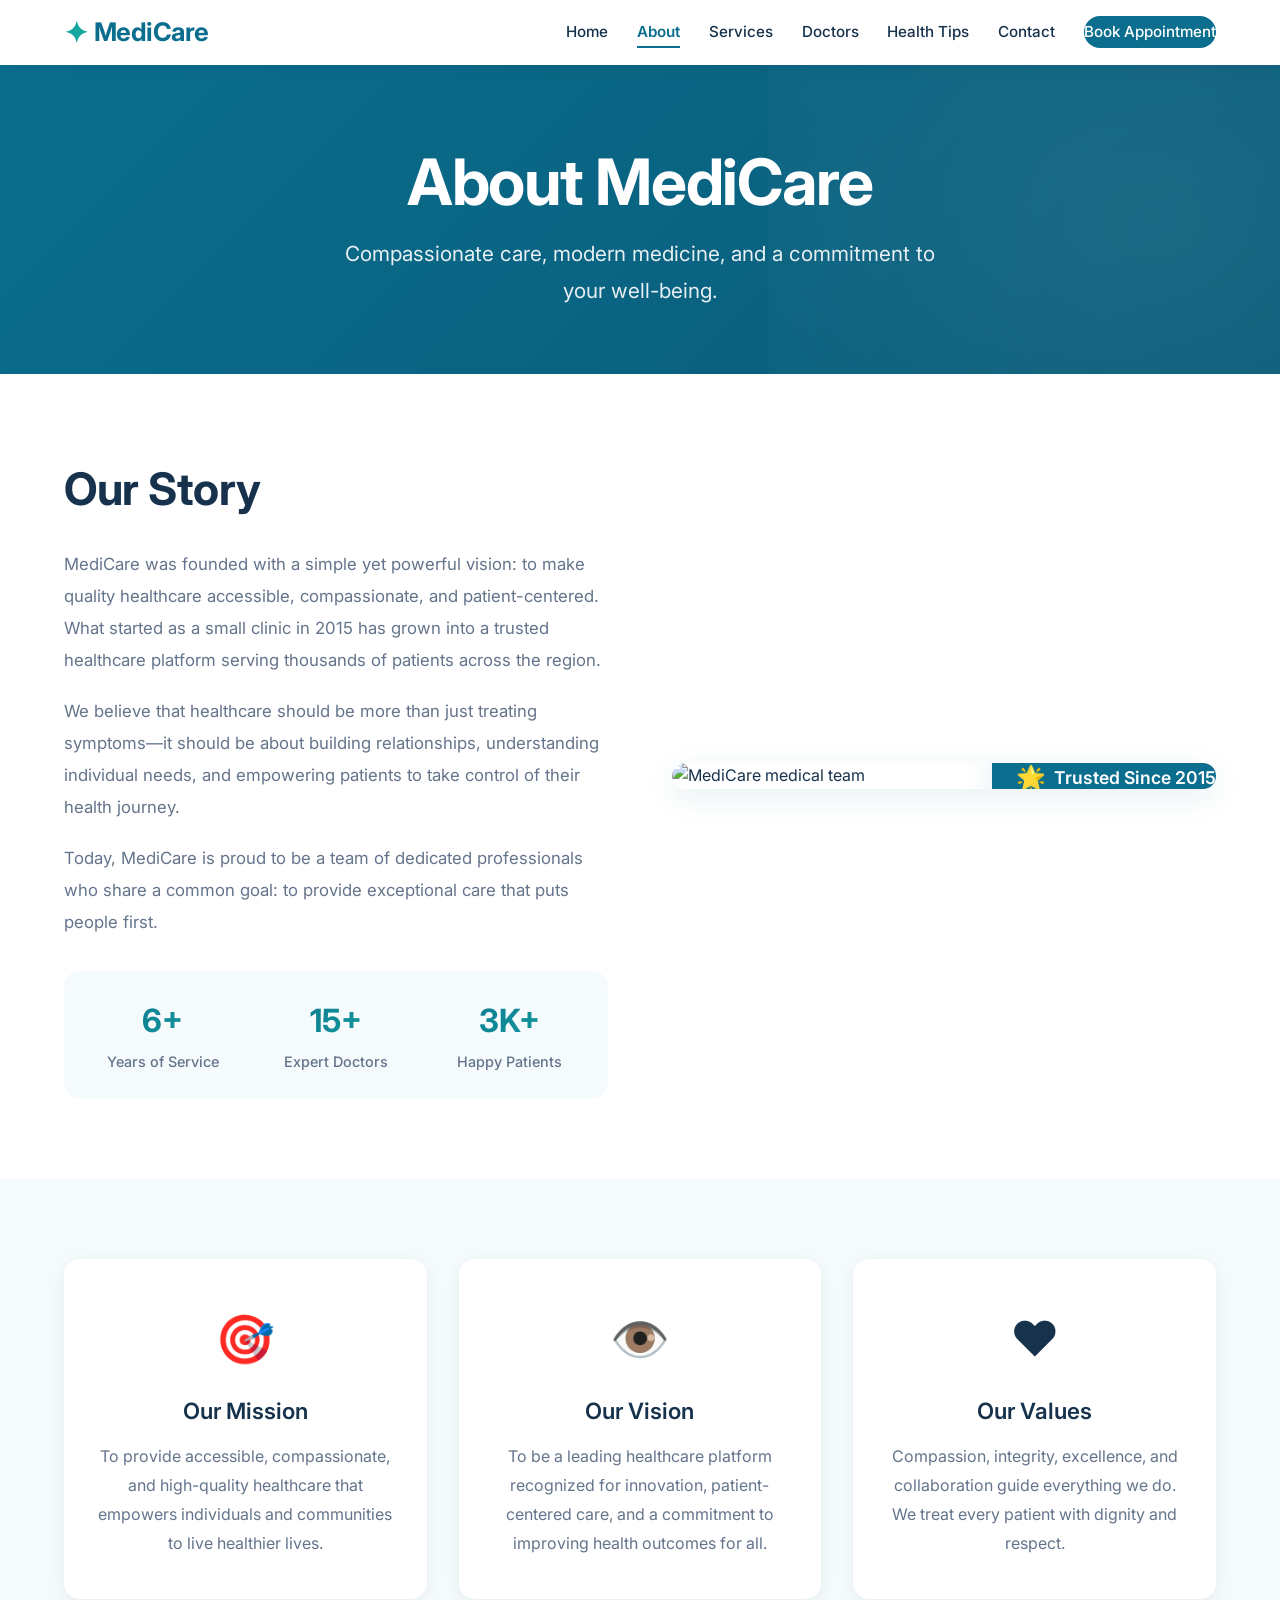
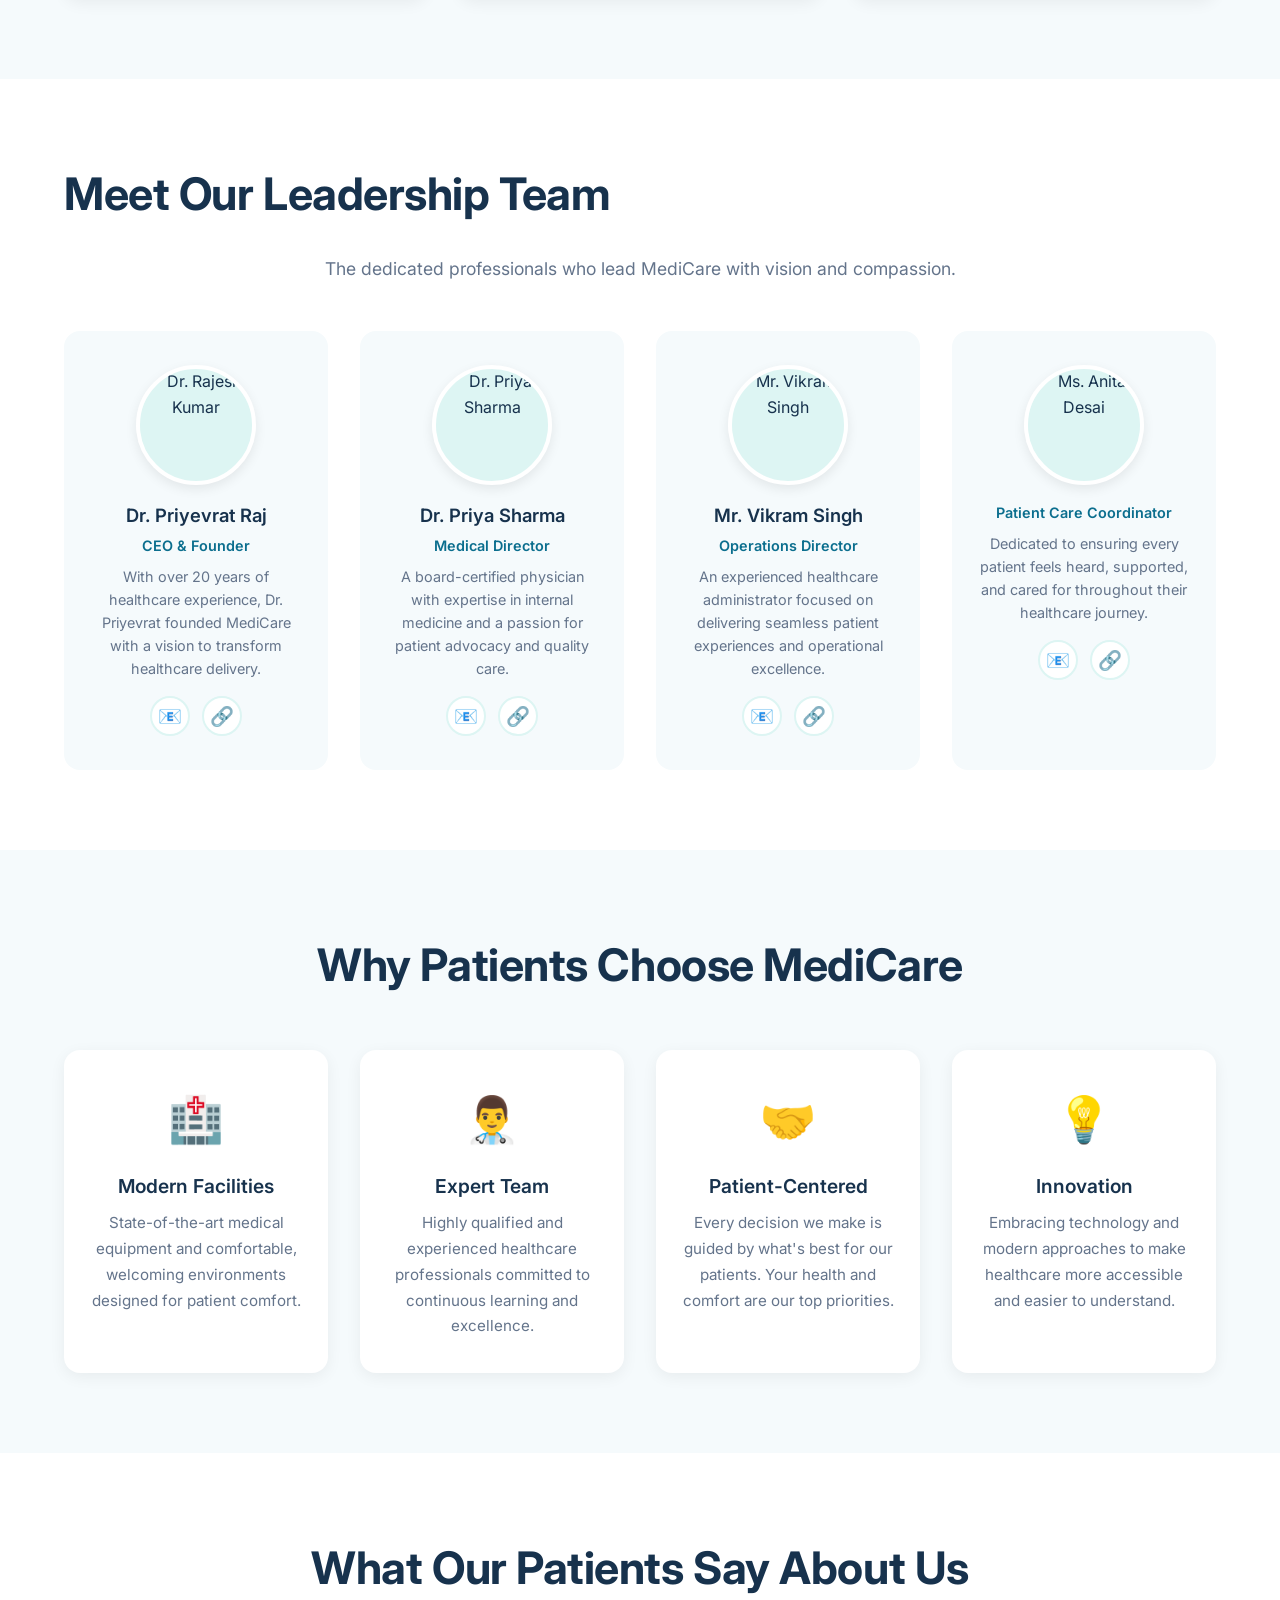
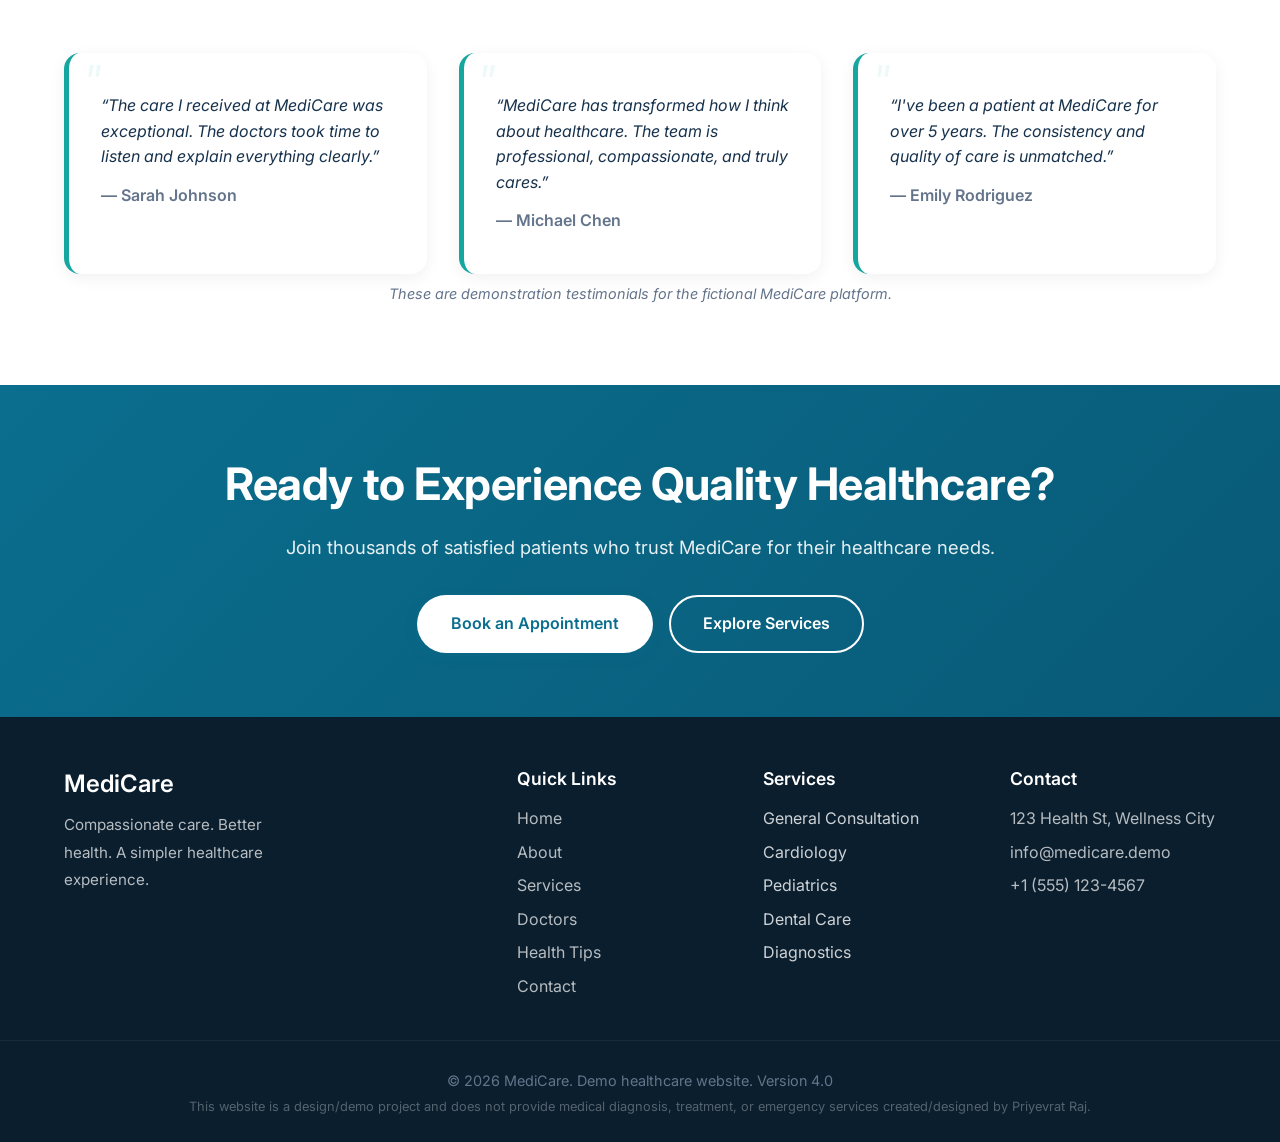
==== commit 4c25719c: "Add files via upload" ====
--- a/about.html
+++ b/about.html
@@ -4,6 +4,7 @@
   <meta charset="UTF-8">
   <meta name="viewport" content="width=device-width, initial-scale=1.0">
   <title>About MediCare | Trusted Healthcare & Medical Services</title>
+  <link rel="icon" type="image/png" href="logo1.png">
   <meta name="description" content="Learn about MediCare - a fictional healthcare platform focused on accessible, patient-centered healthcare with modern medical services.">
   <link rel="stylesheet" href="style.css">
   <link rel="stylesheet" href="about.css">
@@ -12,7 +13,9 @@
   <link href="https://fonts.googleapis.com/css2?family=Inter:opsz@14..32&display=swap" rel="stylesheet">
 </head>
 <body>
-
+  <script src="shared.js"></script>
+  <script src="about.js"></script>
+</body>
   <!-- HEADER -->
   <header class="site-header">
     <div class="container nav-container">
@@ -252,7 +255,7 @@
       </div>
     </div>
     <div class="footer-bottom">
-      <p>© 2026 MediCare. Demo healthcare website.</p>
+      <p>© 2026 MediCare. Demo healthcare website. Version 4.0</p>
       <p class="footer-disclaimer">This website is a design/demo project and does not provide medical diagnosis, treatment, or emergency services 
         created/designed by Priyevrat Raj.</p>
     </div>
--- a/style.css
+++ b/style.css
@@ -1225,4 +1225,104 @@
   .profile-avatar img {
     width: 130;
   }
+}
+/* ===== BACK TO TOP BUTTON ===== */
+.back-to-top {
+  position: fixed;
+  bottom: 30px;
+  right: 30px;
+  width: 50px;
+  height: 50px;
+  border-radius: 50%;
+  background: var(--primary);
+  color: white;
+  border: none;
+  cursor: pointer;
+  font-size: 1.5rem;
+  font-weight: bold;
+  box-shadow: 0 4px 16px rgba(11, 110, 142, 0.3);
+  opacity: 0;
+  visibility: hidden;
+  transform: translateY(20px);
+  transition: all 0.3s ease;
+  z-index: 999;
+  display: flex;
+  align-items: center;
+  justify-content: center;
+}
+
+.back-to-top.visible {
+  opacity: 1;
+  visibility: visible;
+  transform: translateY(0);
+}
+
+.back-to-top:hover {
+  background: var(--primary-dark);
+  transform: translateY(-4px);
+  box-shadow: 0 8px 24px rgba(11, 110, 142, 0.4);
+}
+
+/* ===== HEADER SCROLL EFFECT ===== */
+.site-header.scrolled {
+  box-shadow: 0 4px 24px rgba(0, 0, 0, 0.1);
+  padding: 0.3rem 0;
+}
+
+/* ===== IMAGE LOAD ANIMATION ===== */
+img[loading="lazy"] {
+  opacity: 0;
+  transition: opacity 0.5s ease;
+}
+
+img[loading="lazy"].loaded {
+  opacity: 1;
+}
+
+/* ===== CHAT TYPING INDICATOR ===== */
+.chat-message.received .msg-text:contains("Typing") {
+  font-style: italic;
+  color: var(--muted);
+}
+
+/* ===== FORM FIELD VALIDATION ===== */
+.form-group input:invalid:not(:placeholder-shown),
+.form-group textarea:invalid:not(:placeholder-shown) {
+  border-color: #ef4444;
+}
+
+.form-group input:valid:not(:placeholder-shown),
+.form-group textarea:valid:not(:placeholder-shown) {
+  border-color: #16A6A0;
+}
+
+/* ===== ACTIVE NAV LINK ===== */
+.main-nav a.active {
+  color: var(--primary);
+  font-weight: 600;
+}
+
+.main-nav a.active::after {
+  width: 100%;
+}
+
+/* ===== MOBILE NAV TRANSITION ===== */
+.main-nav {
+  transition: max-height 0.4s ease;
+}
+
+/* ===== SMOOTH SCROLL OFFSET ===== */
+section[id] {
+  scroll-margin-top: 80px;
+}
+
+/* ===== RESPONSIVE BACK TO TOP ===== */
+@media (max-width: 768px) {
+  .back-to-top {
+    bottom: 20px;
+    right: 20px;
+    width: 45px;
+    height: 45px;
+    font-size: 1.2rem;
+  }
 }
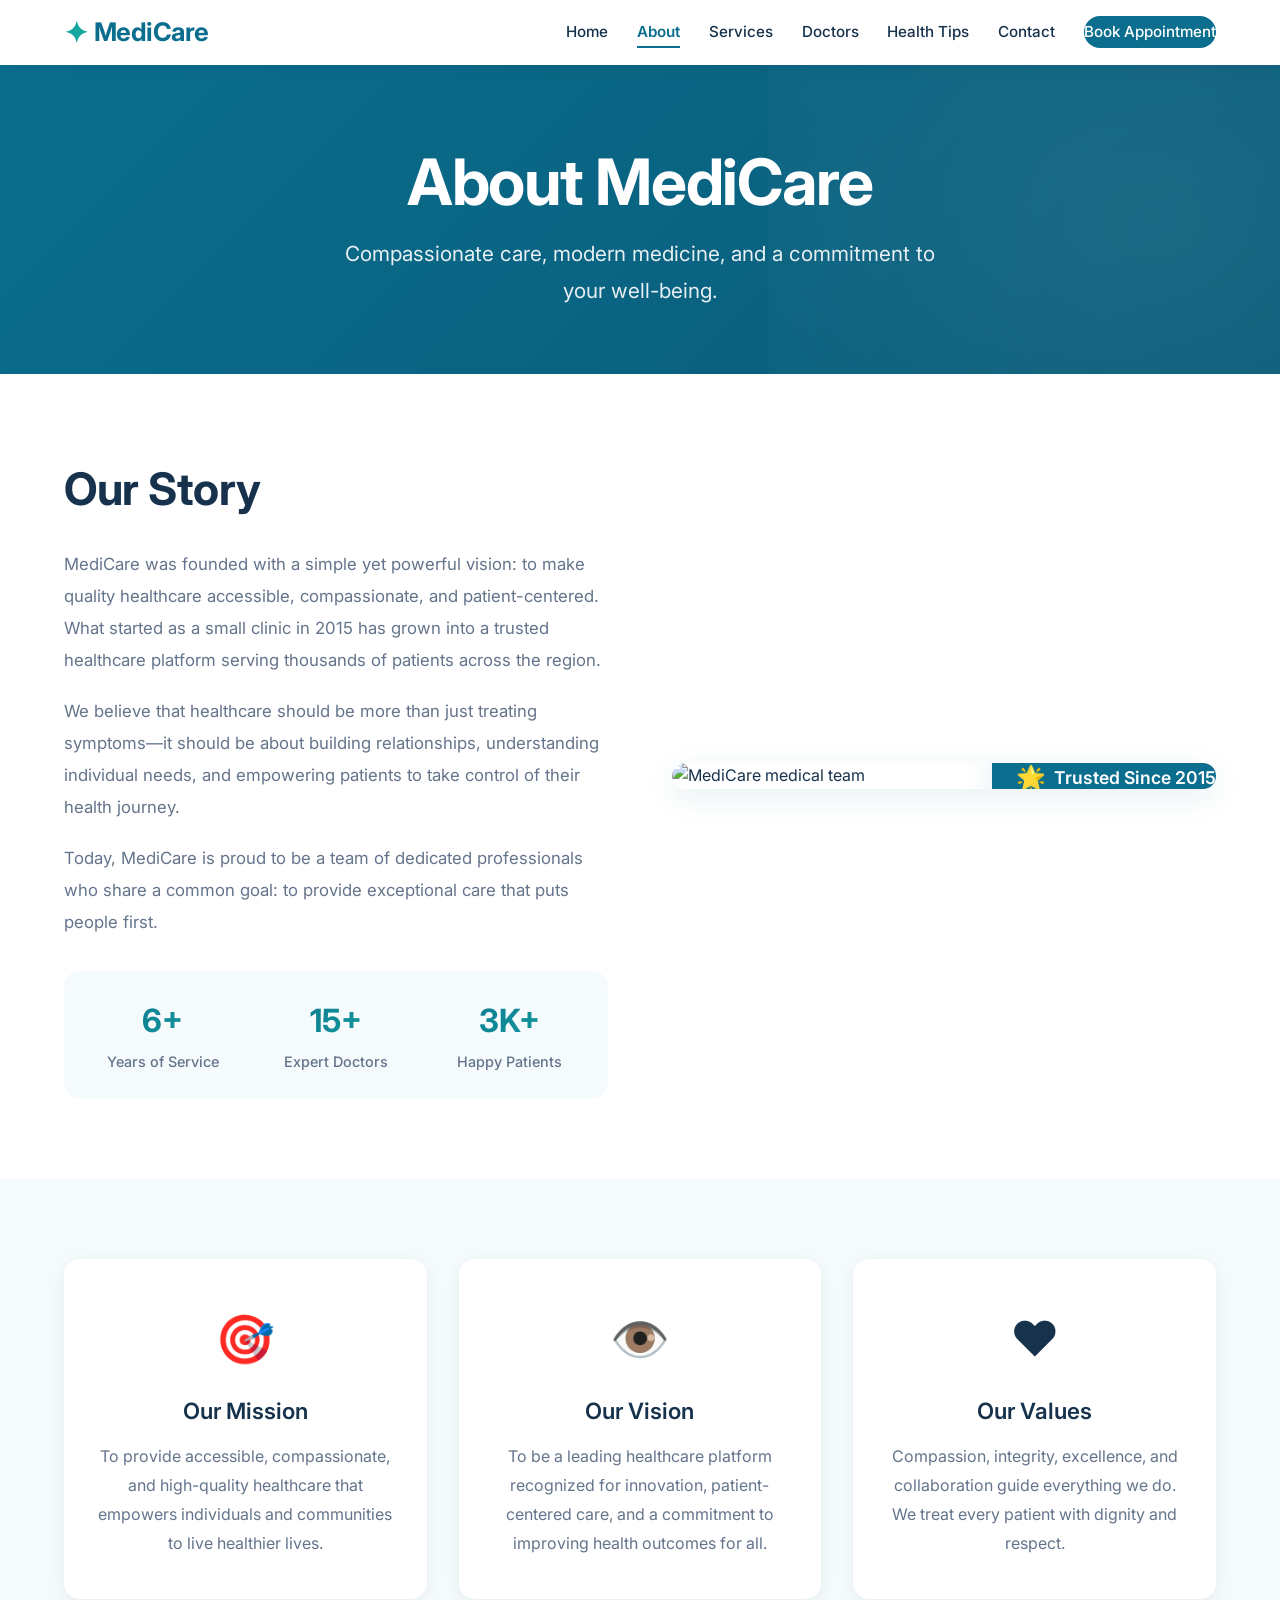
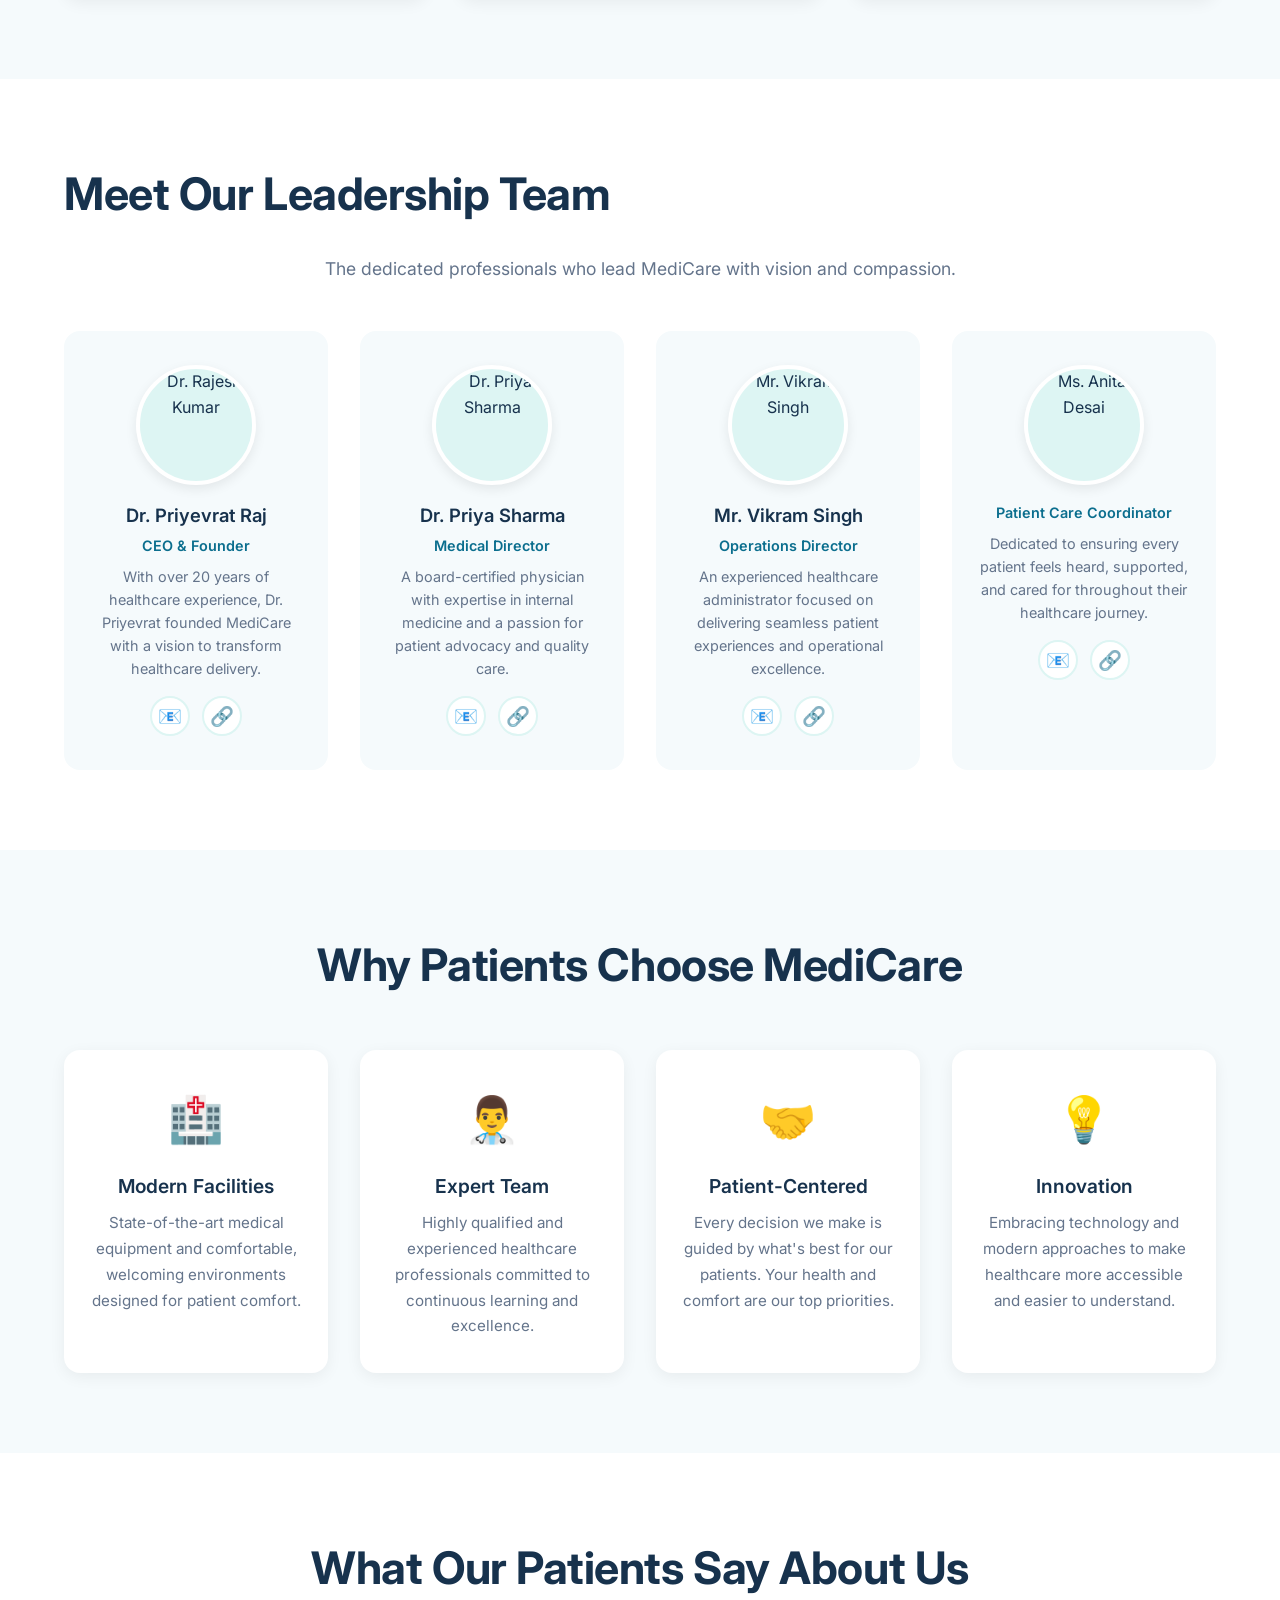
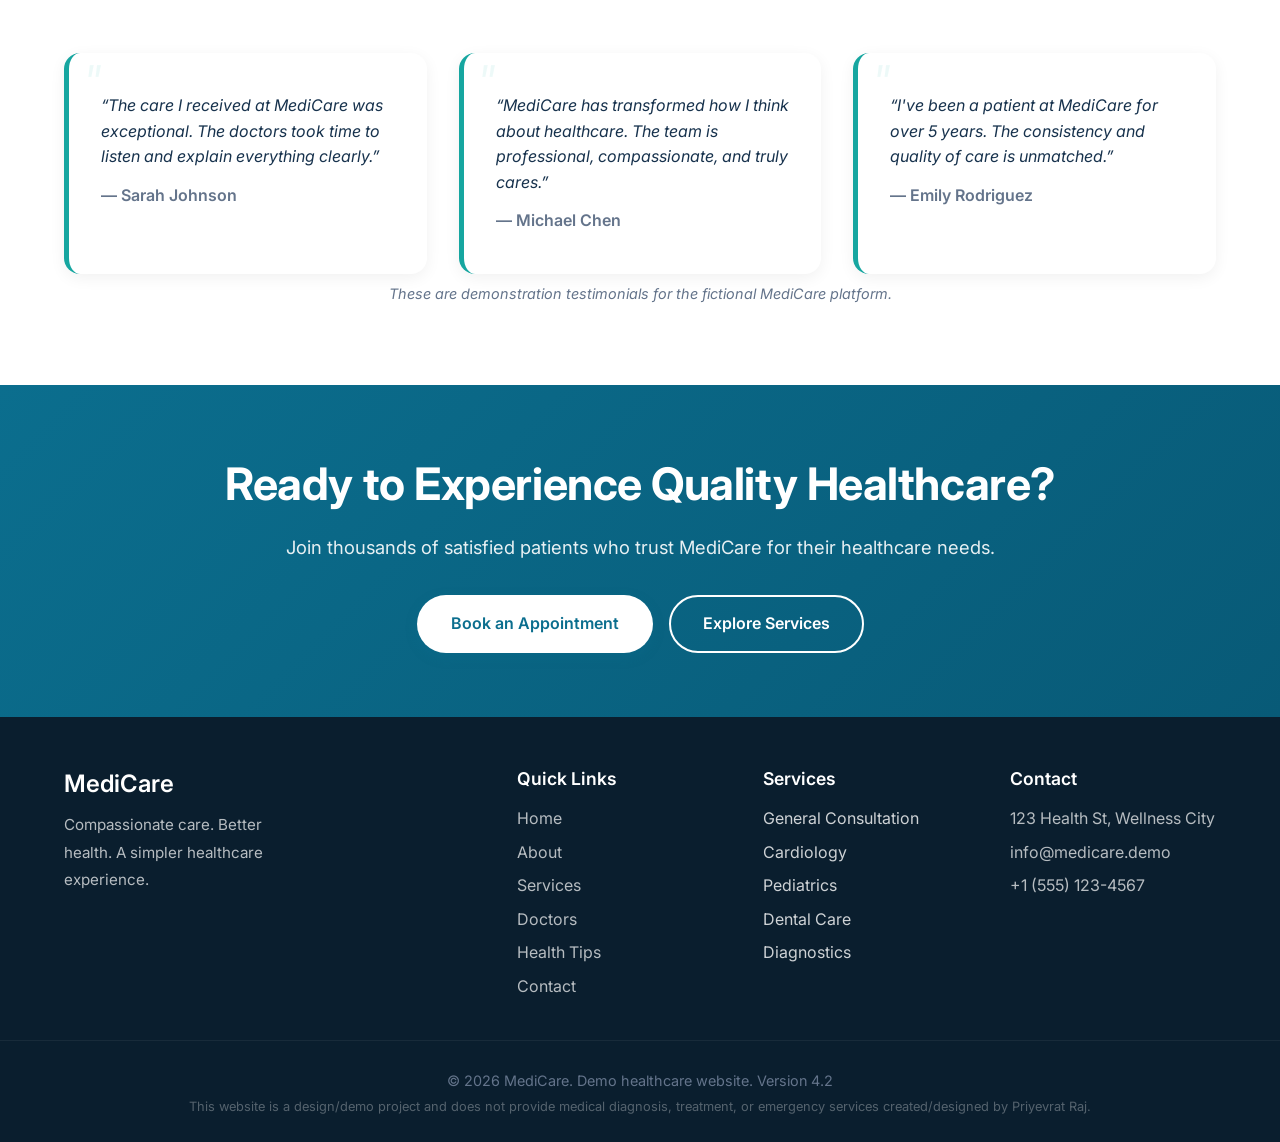
==== commit 0f72b91c: "Add files via upload" ====
--- a/about.html
+++ b/about.html
@@ -255,7 +255,7 @@
       </div>
     </div>
     <div class="footer-bottom">
-      <p>© 2026 MediCare. Demo healthcare website. Version 4.0</p>
+      <p>© 2026 MediCare. Demo healthcare website. Version 4.2</p>
       <p class="footer-disclaimer">This website is a design/demo project and does not provide medical diagnosis, treatment, or emergency services 
         created/designed by Priyevrat Raj.</p>
     </div>
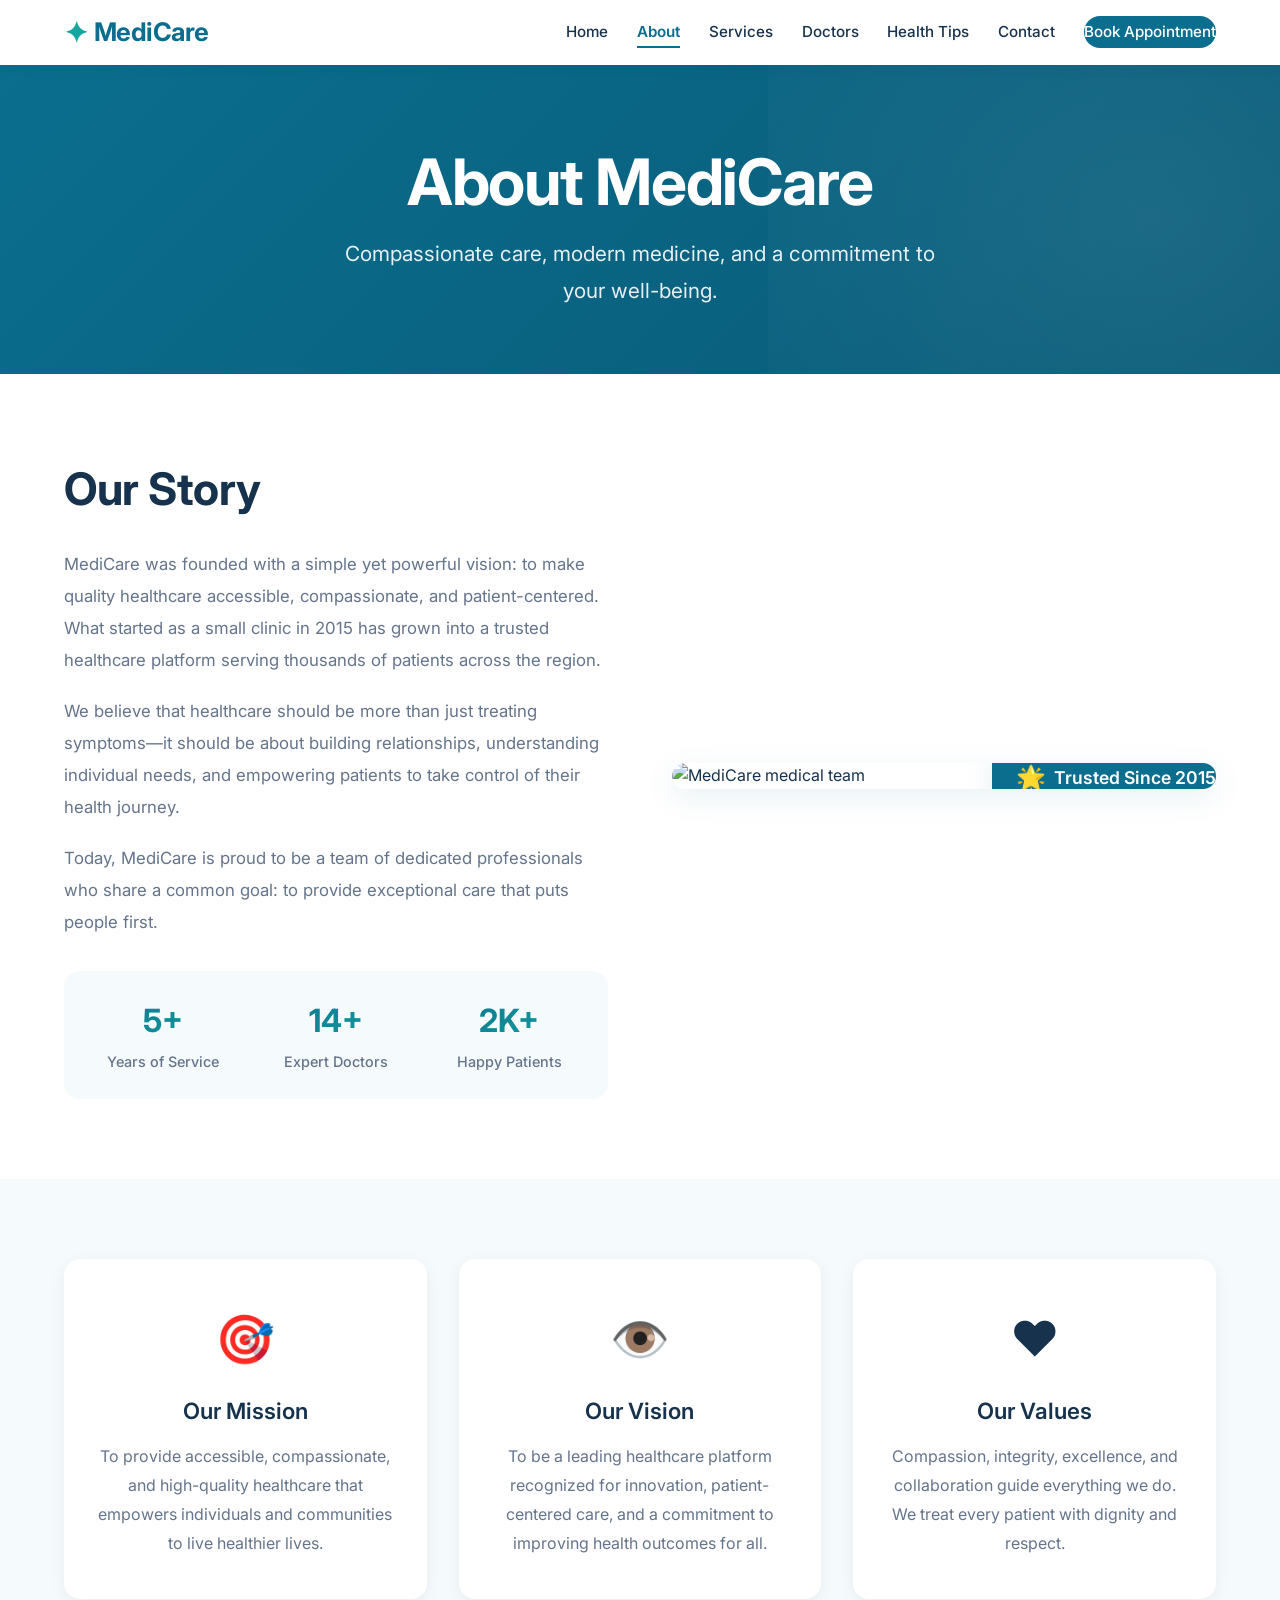
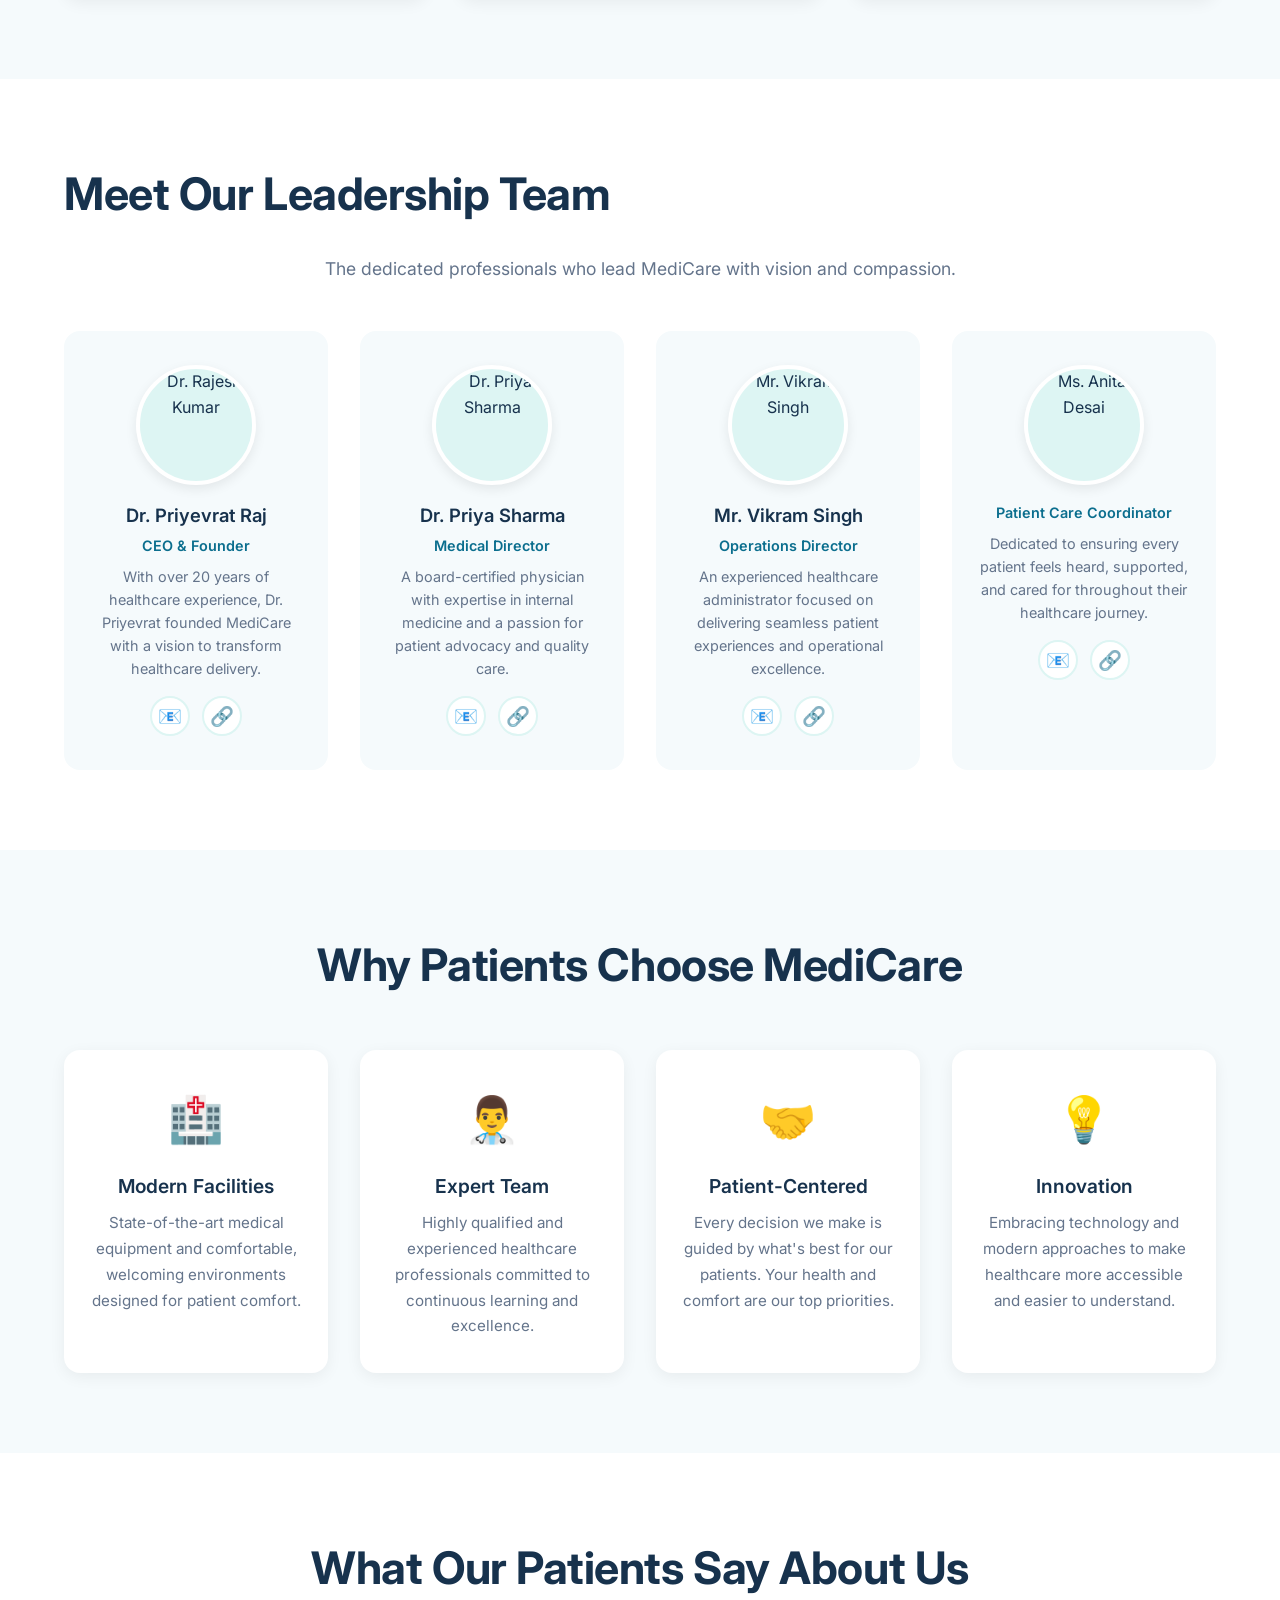
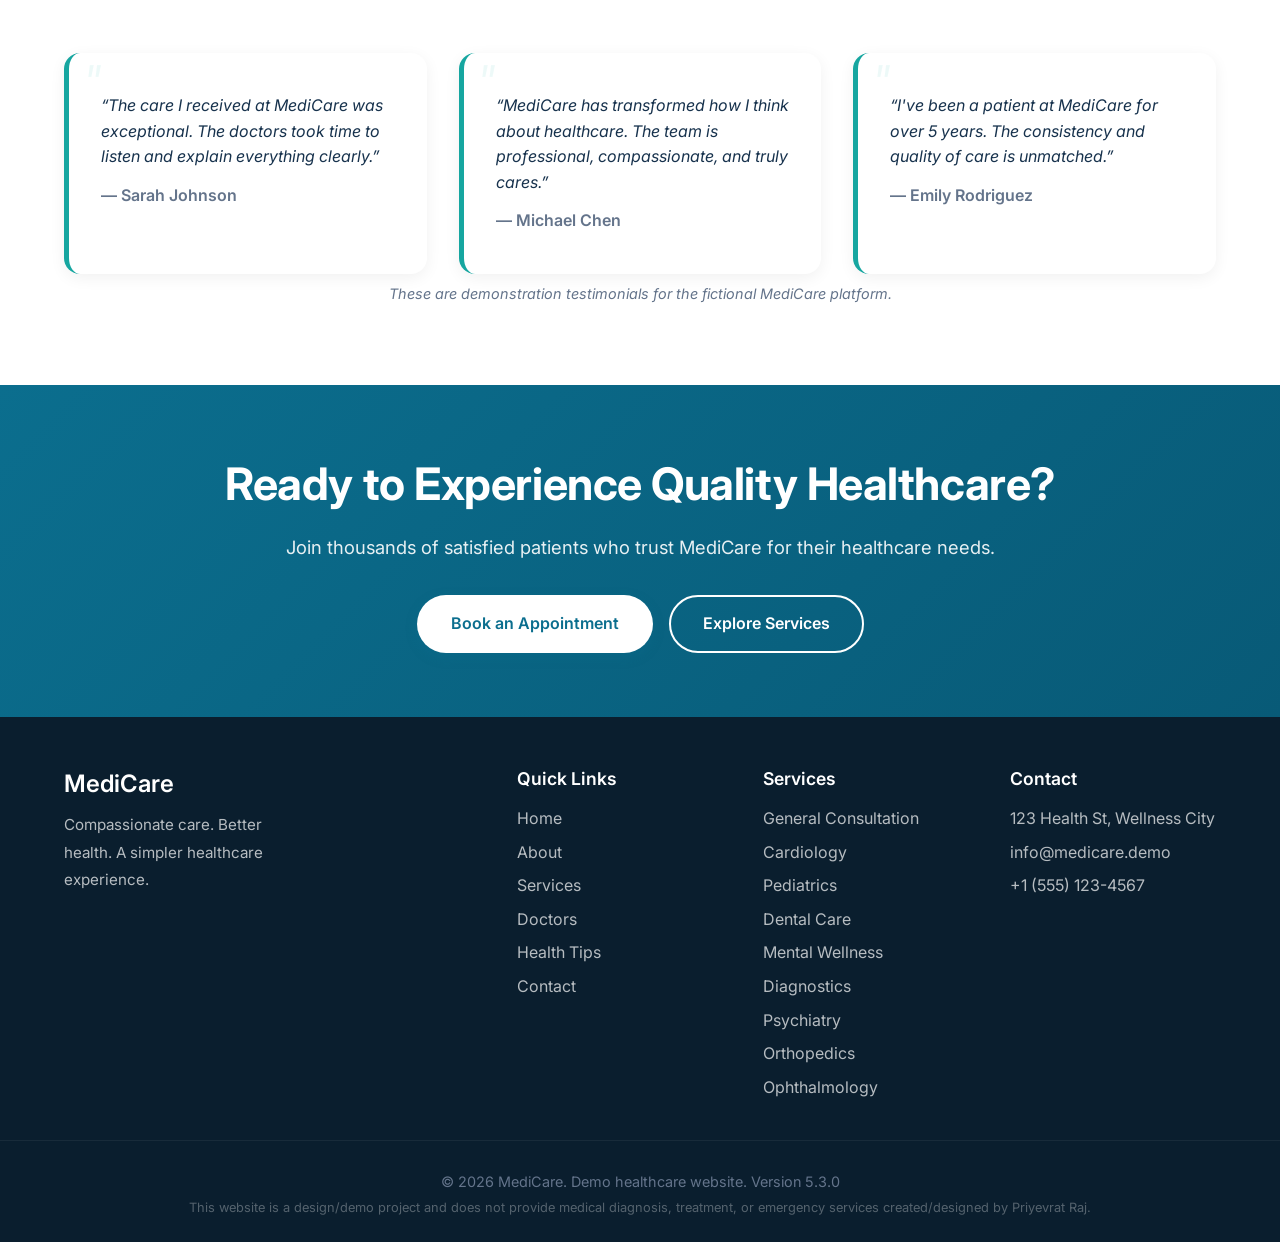
==== commit f9e2fd0c: "Add files via upload" ====
--- a/about.html
+++ b/about.html
@@ -26,8 +26,8 @@
         <ul>
           <li><a href="index.html">Home</a></li>
           <li><a href="about.html" class="active">About</a></li>
-          <li><a href="index.html#services">Services</a></li>
-          <li><a href="index.html#doctors">Doctors</a></li>
+          <li><a href="services.html">Services</a></li>
+          <li><a href="doctors.html">Doctors</a></li>
           <li><a href="index.html#health-tips">Health Tips</a></li>
           <li><a href="index.html#contact">Contact</a></li>
           <li><a href="index.html#appointment" class="cta-nav">Book Appointment</a></li>
@@ -229,20 +229,24 @@
         <ul>
           <li><a href="index.html">Home</a></li>
           <li><a href="about.html">About</a></li>
-          <li><a href="index.html#services">Services</a></li>
-          <li><a href="index.html#doctors">Doctors</a></li>
+          <li><a href="services.html">Services</a></li>
+          <li><a href="doctors.html">Doctors</a></li>
           <li><a href="index.html#health-tips">Health Tips</a></li>
           <li><a href="index.html#contact">Contact</a></li>
         </ul>
       </div>
-      <div class="footer-links">
+            <div class="footer-links">
         <h4>Services</h4>
         <ul>
-          <li>General Consultation</li>
-          <li>Cardiology</li>
-          <li>Pediatrics</li>
-          <li>Dental Care</li>
-          <li>Diagnostics</li>
+          <li><a href="services.html#service-general">General Consultation</a></li>
+          <li><a href="services.html#service-cardiology">Cardiology</a></li>
+          <li><a href="services.html#service-pediatrics">Pediatrics</a></li>
+          <li><a href="services.html#service-dental">Dental Care</a></li>
+          <li><a href="services.html#service-mental">Mental Wellness</a></li>
+          <li><a href="services.html#service-diagnostic">Diagnostics</a></li>
+          <li><a href="services.html#service-psychiatry">Psychiatry</a></li>
+          <li><a href="services.html#service-orthopedics">Orthopedics</a></li>
+          <li><a href="services.html#service-ophthalmology">Ophthalmology</a></li>
         </ul>
       </div>
       <div class="footer-contact">
@@ -255,7 +259,7 @@
       </div>
     </div>
     <div class="footer-bottom">
-      <p>© 2026 MediCare. Demo healthcare website. Version 4.2</p>
+      <p>© 2026 MediCare. Demo healthcare website. Version 5.3.0</p>
       <p class="footer-disclaimer">This website is a design/demo project and does not provide medical diagnosis, treatment, or emergency services 
         created/designed by Priyevrat Raj.</p>
     </div>
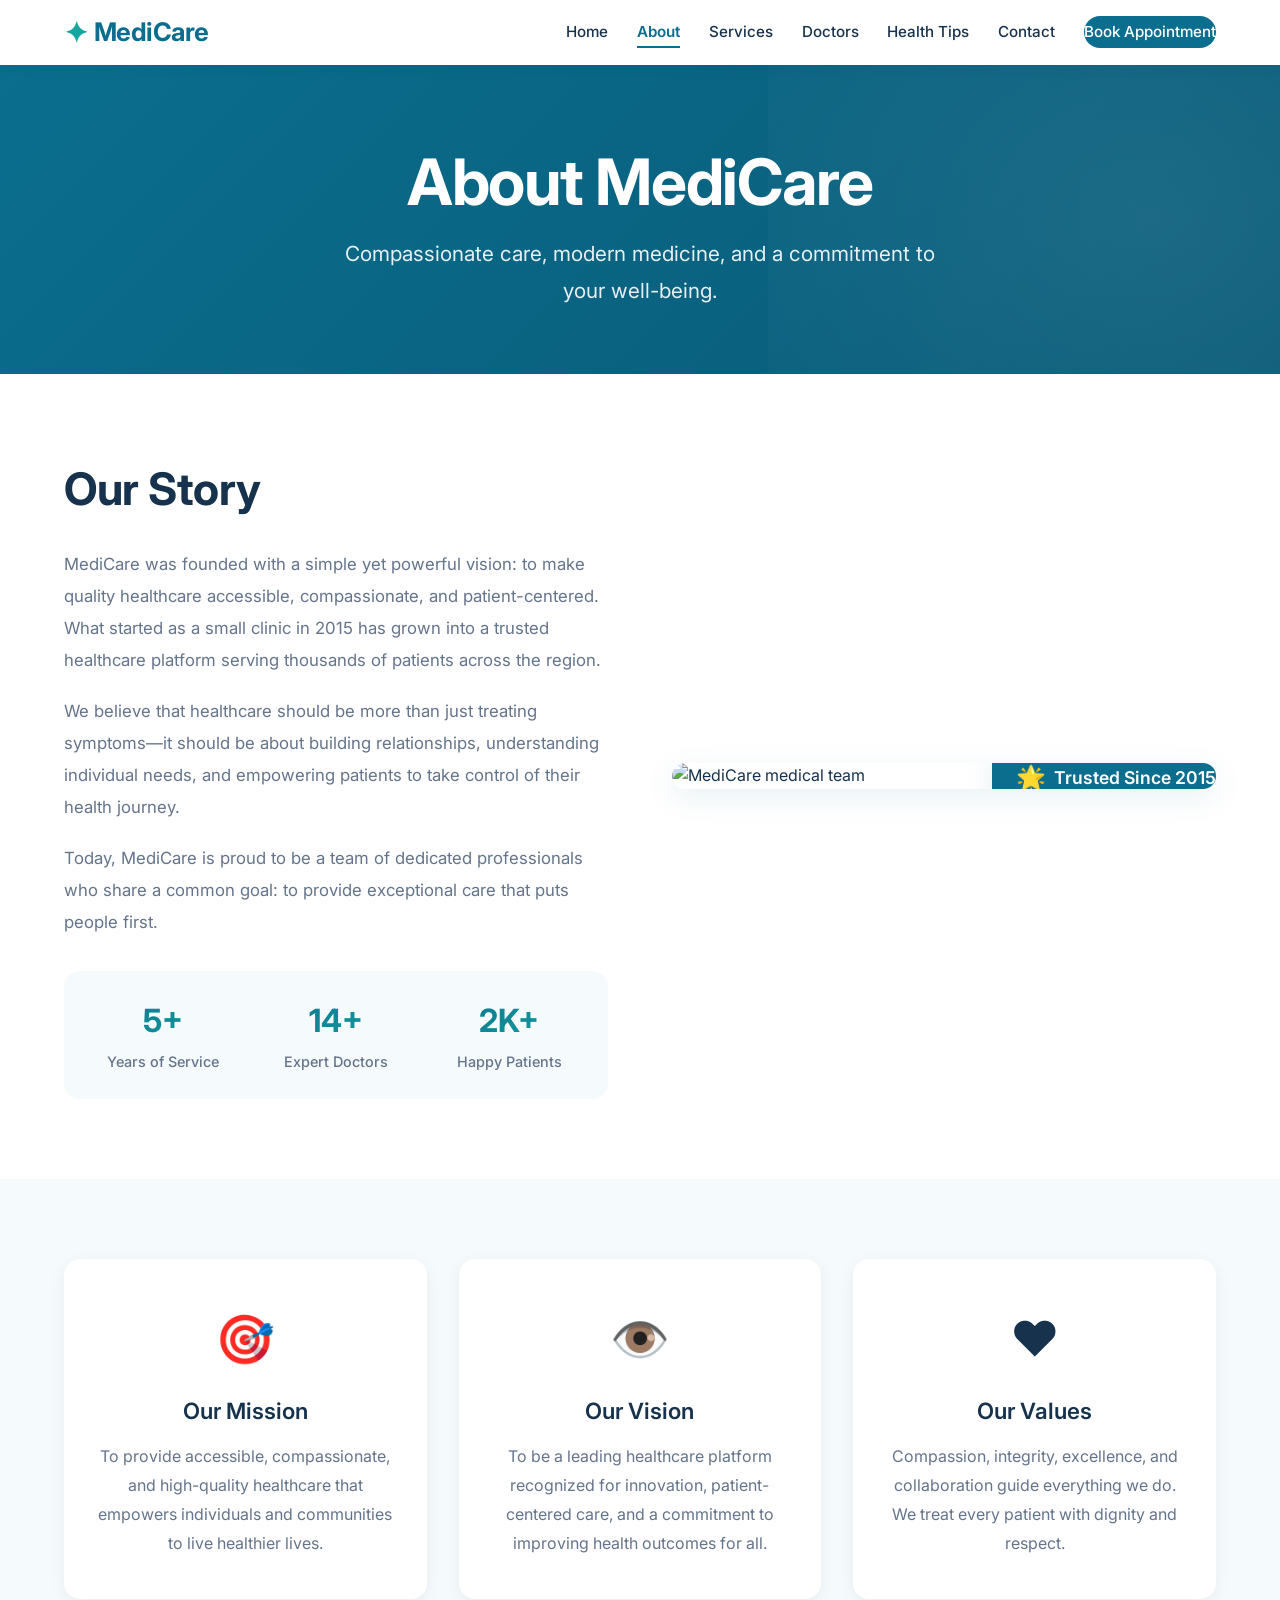
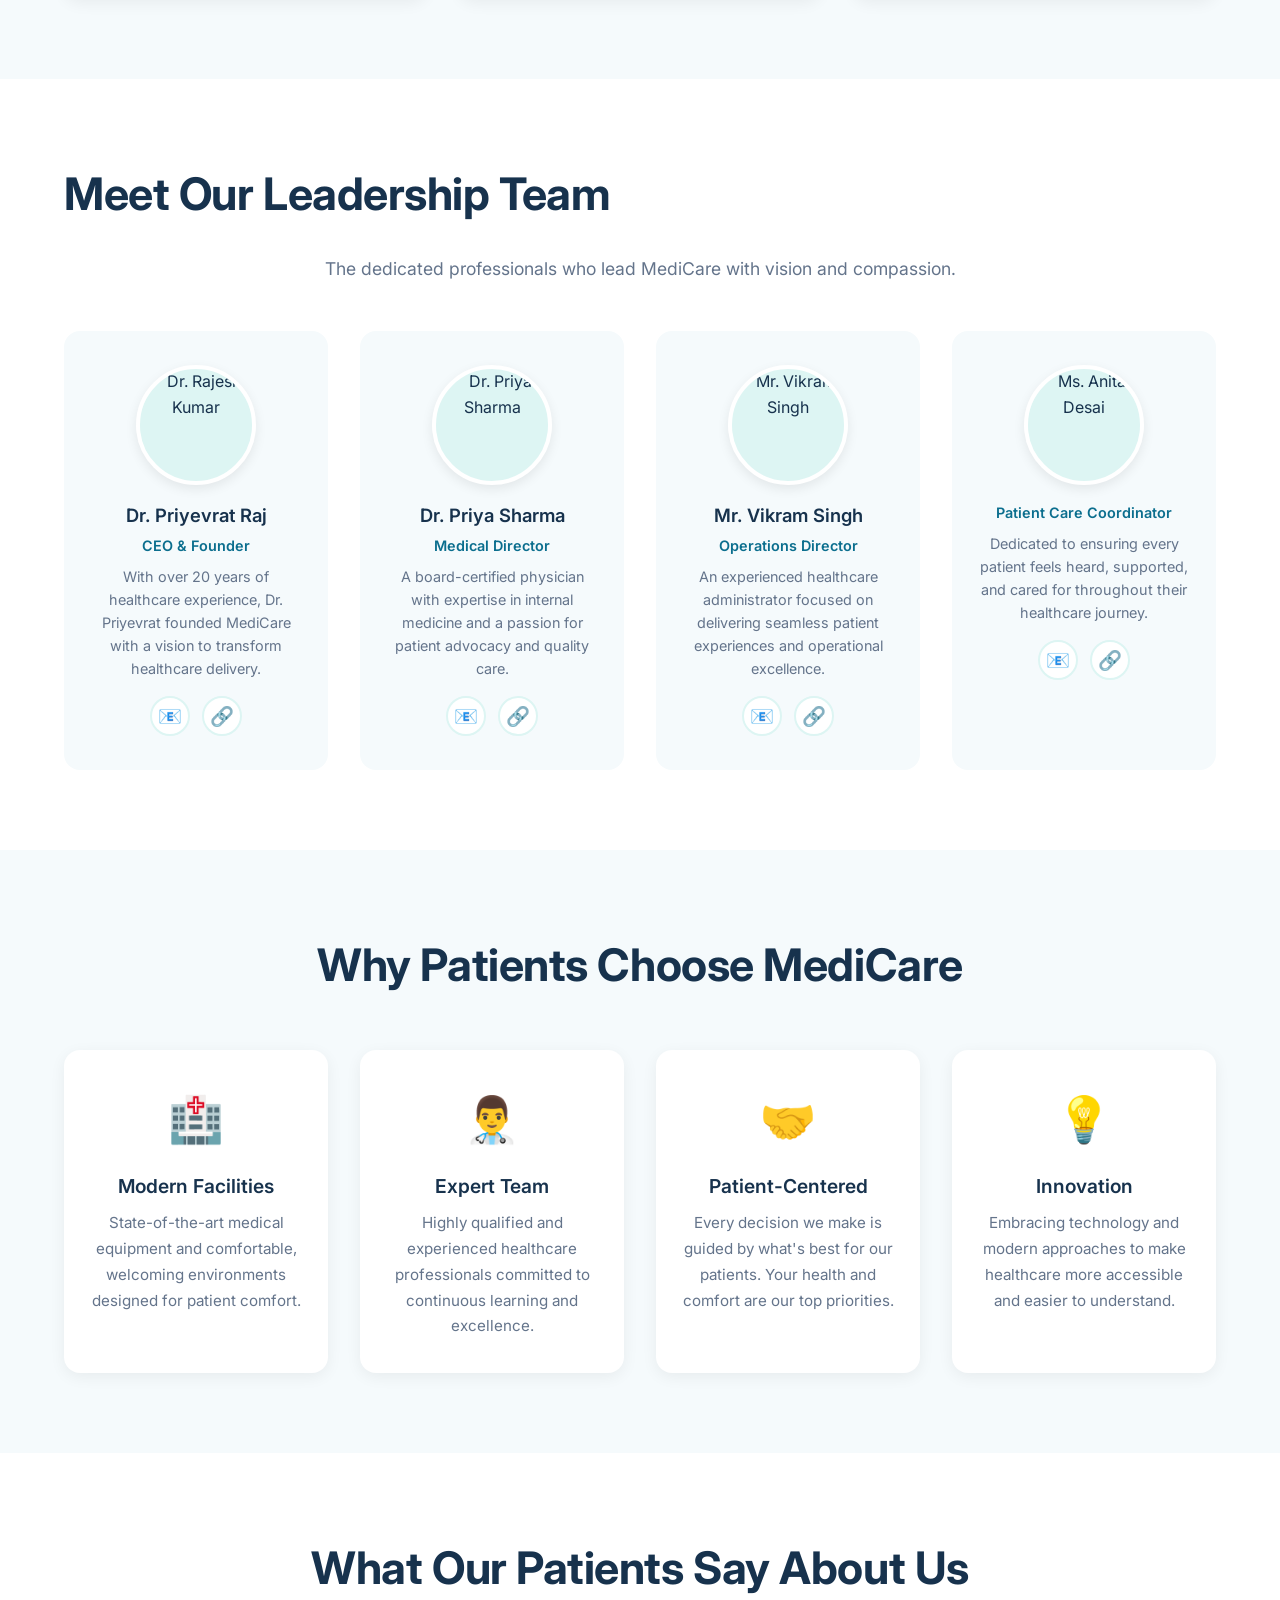
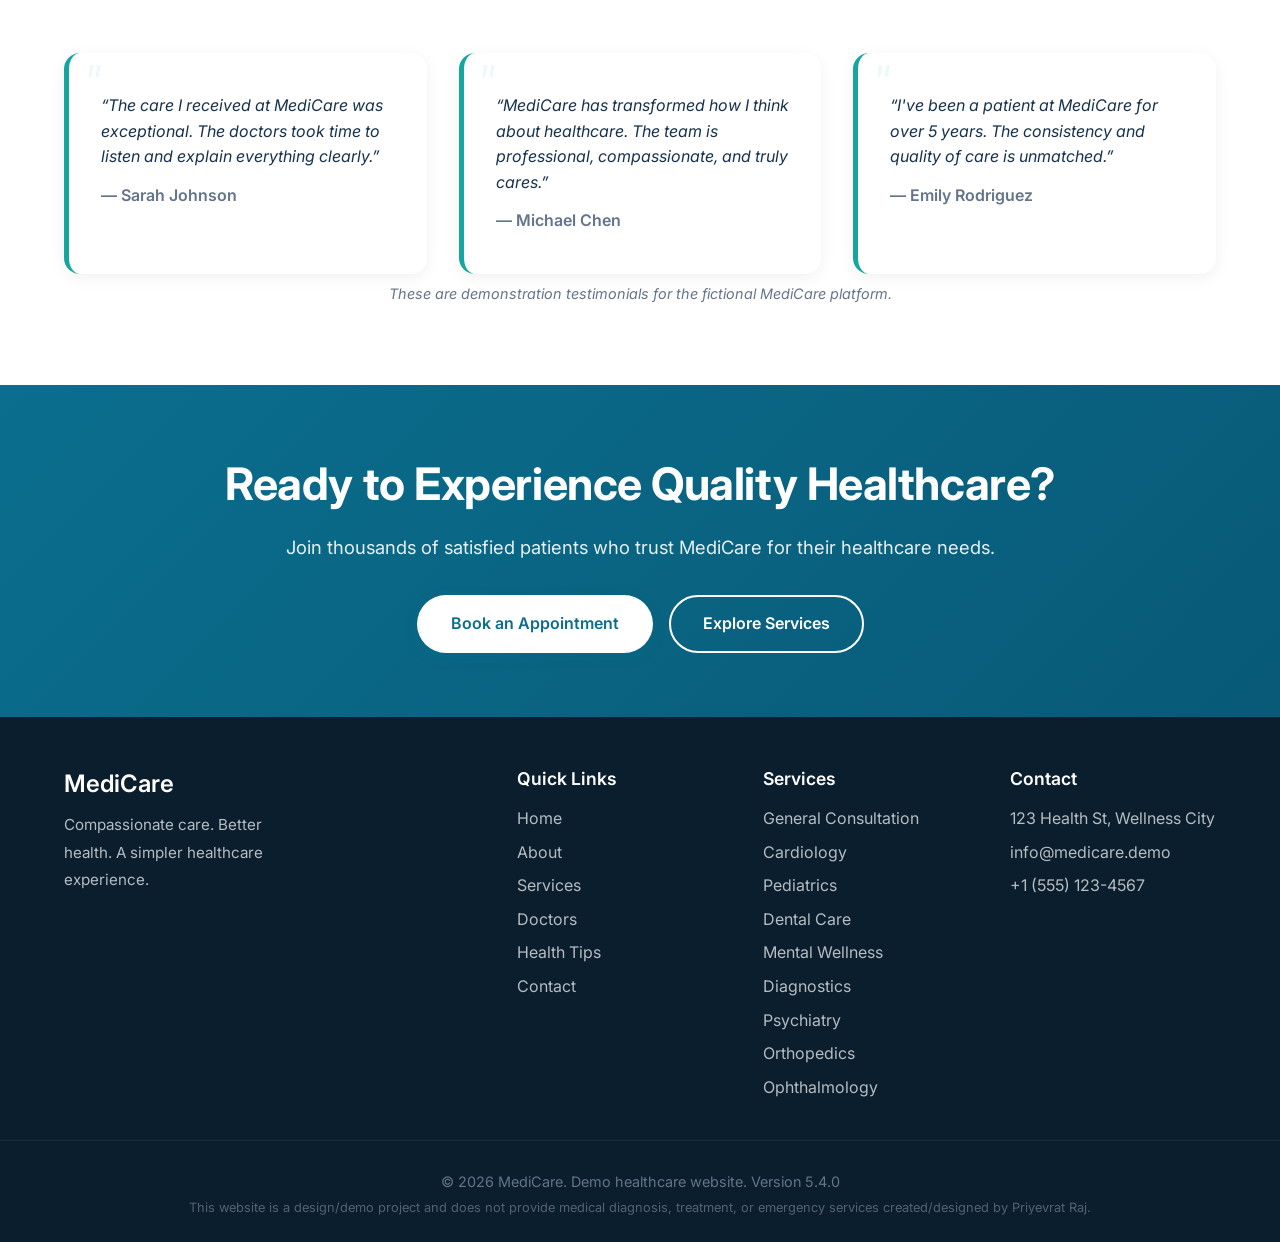
==== commit ee9a8844: "Add files via upload" ====
--- a/about.html
+++ b/about.html
@@ -259,7 +259,7 @@
       </div>
     </div>
     <div class="footer-bottom">
-      <p>© 2026 MediCare. Demo healthcare website. Version 5.3.0</p>
+      <p>© 2026 MediCare. Demo healthcare website. Version 5.4.0</p>
       <p class="footer-disclaimer">This website is a design/demo project and does not provide medical diagnosis, treatment, or emergency services 
         created/designed by Priyevrat Raj.</p>
     </div>
--- a/style.css
+++ b/style.css
@@ -20,9 +20,7 @@
 :root {
   --primary: #0B6E8E;
   --primary-dark: #085a77;
-  --primary-light: #1a8aaa;
   --secondary: #16A6A0;
-  --secondary-dark: #108a85;
   --bg: #F5FAFC;
   --white: #FFFFFF;
   --text: #17324D;
